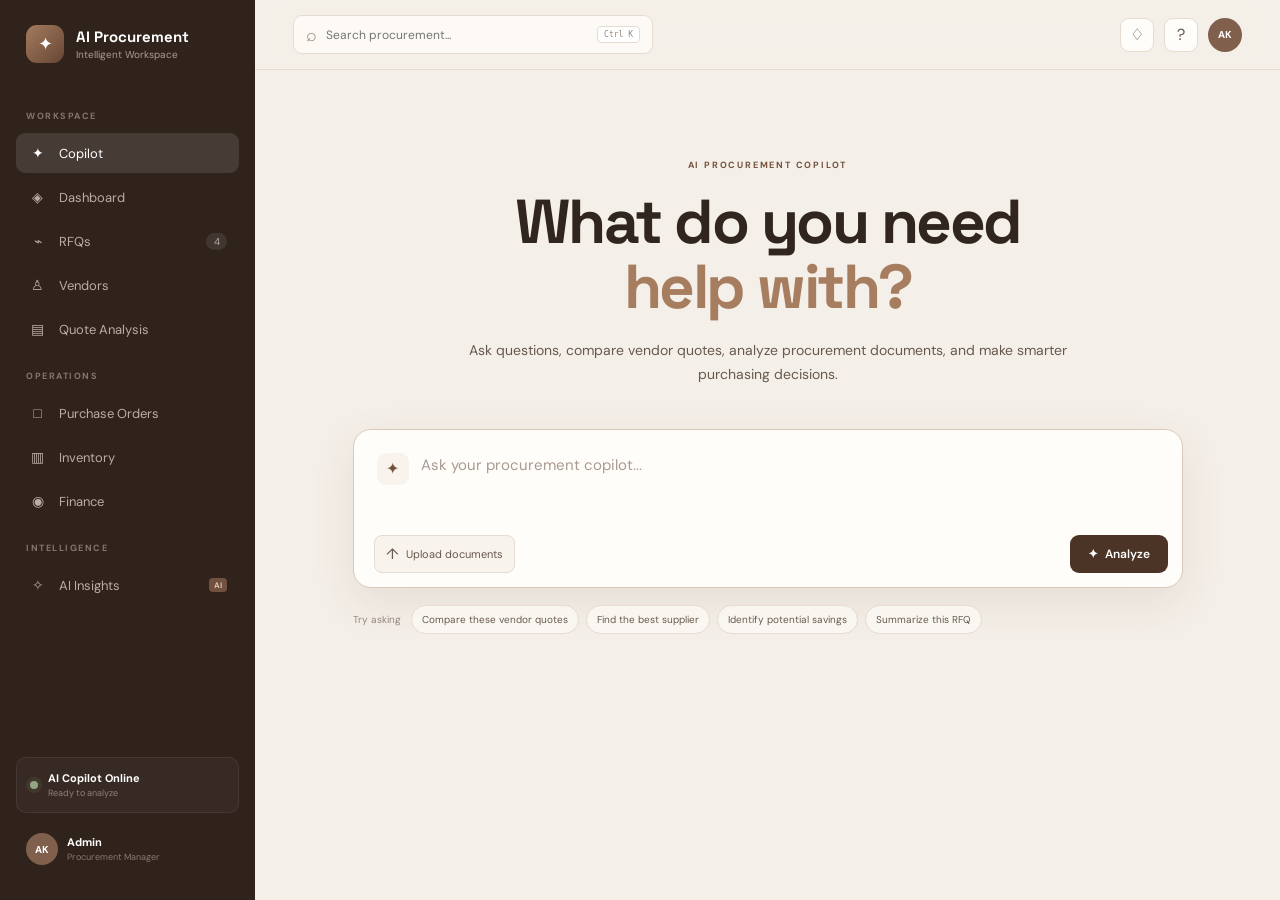
==== index.html @ 5395d1cc "Add frontend" ====
<!DOCTYPE html>
<html lang="en">

<head>

    <meta charset="UTF-8">

    <meta
        name="viewport"
        content="width=device-width, initial-scale=1.0"
    >

    <title>AI Procurement Copilot</title>

    <!-- Google Fonts -->
    <link
        rel="preconnect"
        href="https://fonts.googleapis.com"
    >

    <link
        rel="preconnect"
        href="https://fonts.gstatic.com"
        crossorigin
    >

    <link
        href="https://fonts.googleapis.com/css2?family=DM+Sans:wght@400;500;600;700&family=Space+Grotesk:wght@500;600;700&display=swap"
        rel="stylesheet"
    >

    <!-- Main stylesheet -->
    <link
        rel="stylesheet"
        href="style.css"
    >

</head>


<body>


<!-- =====================================================
     APP
===================================================== -->

<div class="app">


    <!-- =================================================
         SIDEBAR
    ================================================== -->

    <aside
        class="sidebar"
        id="sidebar"
    >


        <!-- BRAND -->

        <div class="brand">

            <div class="brand-mark">
                ✦
            </div>

            <div class="brand-text">

                <strong>
                    AI Procurement
                </strong>

                <span>
                    Intelligent Workspace
                </span>

            </div>

        </div>



        <!-- NAVIGATION -->

        <nav class="sidebar-nav">


            <span class="nav-label">
                WORKSPACE
            </span>


            <!-- COPILOT -->

            <a
                href="index.html"
                class="nav-item active"
            >

                <span class="nav-icon">
                    ✦
                </span>

                <span>
                    Copilot
                </span>

            </a>



            <!-- DASHBOARD -->

            <a
                href="dashboard.html"
                class="nav-item"
            >

                <span class="nav-icon">
                    ◈
                </span>

                <span>
                    Dashboard
                </span>

            </a>



            <!-- RFQ -->

            <a
                href="rfq.html"
                class="nav-item"
            >

                <span class="nav-icon">
                    ⌁
                </span>

                <span>
                    RFQs
                </span>

                <span class="nav-count">
                    4
                </span>

            </a>



            <!-- VENDORS -->

            <a
                href="vendors.html"
                class="nav-item"
            >

                <span class="nav-icon">
                    ♙
                </span>

                <span>
                    Vendors
                </span>

            </a>



            <!-- QUOTE ANALYSIS -->

            <a
                href="quotes.html"
                class="nav-item"
            >

                <span class="nav-icon">
                    ▤
                </span>

                <span>
                    Quote Analysis
                </span>

            </a>



            <!-- OPERATIONS -->

            <span class="nav-label operations-label">
                OPERATIONS
            </span>



            <!-- PURCHASE ORDERS -->

            <a
                href="purchase.html"
                class="nav-item"
            >

                <span class="nav-icon">
                    □
                </span>

                <span>
                    Purchase Orders
                </span>

            </a>



            <!-- INVENTORY -->

            <a
                href="inventory.html"
                class="nav-item"
            >

                <span class="nav-icon">
                    ▥
                </span>

                <span>
                    Inventory
                </span>

            </a>



            <!-- FINANCE -->

            <a
                href="finance.html"
                class="nav-item"
            >

                <span class="nav-icon">
                    ◉
                </span>

                <span>
                    Finance
                </span>

            </a>



            <!-- INTELLIGENCE -->

            <span class="nav-label operations-label">
                INTELLIGENCE
            </span>



            <!-- AI INSIGHTS -->

            <a
                href="insights.html"
                class="nav-item"
            >

                <span class="nav-icon">
                    ✧
                </span>

                <span>
                    AI Insights
                </span>

                <span class="ai-mini">
                    AI
                </span>

            </a>


        </nav>



        <!-- =================================================
             SIDEBAR BOTTOM
        ================================================== -->

        <div class="sidebar-bottom">


            <!-- AI STATUS -->

            <div class="ai-status">

                <div class="status-dot"></div>

                <div>

                    <strong>
                        AI Copilot Online
                    </strong>

                    <span>
                        Ready to analyze
                    </span>

                </div>

            </div>



            <!-- USER -->

            <div class="user-card">

                <div class="avatar">
                    AK
                </div>

                <div>

                    <strong>
                        Admin
                    </strong>

                    <span>
                        Procurement Manager
                    </span>

                </div>

            </div>


        </div>


    </aside>



    <!-- =================================================
         MAIN CONTENT
    ================================================== -->

    <main class="main">


        <!-- =================================================
             TOPBAR
        ================================================== -->

        <header class="topbar">


            <!-- MOBILE MENU -->

            <button
                class="mobile-menu"
                id="mobileMenu"
                type="button"
                aria-label="Open navigation"
            >
                ☰
            </button>



            <!-- GLOBAL SEARCH -->

            <div class="global-search">

                <span>
                    ⌕
                </span>

                <input
                    id="globalSearch"
                    type="text"
                    placeholder="Search procurement..."
                    autocomplete="off"
                >

                <kbd>
                    Ctrl K
                </kbd>

            </div>



            <!-- TOPBAR ACTIONS -->

            <div class="topbar-right">


                <button
                    class="top-icon"
                    type="button"
                    aria-label="Notifications"
                >
                    ♢
                </button>


                <button
                    class="top-icon"
                    type="button"
                    aria-label="Help"
                >
                    ?
                </button>


                <div class="top-avatar">
                    AK
                </div>


            </div>


        </header>



        <!-- =================================================
             COPILOT PAGE
        ================================================== -->

        <section
            class="page active"
            id="copilot"
        >


            <div class="copilot-page">


                <!-- =================================================
                     HEADING
                ================================================== -->

                <div class="copilot-heading">


                    <span class="eyebrow">
                        AI PROCUREMENT COPILOT
                    </span>


                    <h1>

                        What do you need
                        <br>

                        <em>
                            help with?
                        </em>

                    </h1>


                    <p>

                        Ask questions, compare vendor quotes,
                        analyze procurement documents, and make
                        smarter purchasing decisions.

                    </p>


                </div>



                <!-- =================================================
                     COPILOT SEARCH BOX
                ================================================== -->

                <div class="copilot-box">


                    <!-- INPUT -->

                    <div class="copilot-box-top">


                        <div class="copilot-symbol">
                            ✦
                        </div>


                        <textarea
                            id="copilotInput"
                            placeholder="Ask your procurement copilot..."
                            rows="2"
                            aria-label="Ask your procurement copilot"
                        ></textarea>


                    </div>



                    <!-- ACTIONS -->

                    <div class="copilot-box-bottom">


                        <div class="copilot-tools">


                            <!-- UPLOAD -->

                            <button
                                type="button"
                                id="uploadTrigger"
                                class="upload-trigger"
                            >

                                <span>
                                    ↑
                                </span>

                                Upload documents

                            </button>


                            <span
                                class="file-count"
                                id="fileCountDisplay"
                            ></span>


                        </div>



                        <!-- ANALYZE -->

                        <button
                            type="button"
                            id="analyzeButton"
                            class="analyze-button"
                        >

                            <span>
                                ✦
                            </span>

                            Analyze

                        </button>


                    </div>


                </div>



                <!-- =================================================
                     PROMPT SUGGESTIONS
                ================================================== -->

                <div class="prompt-section">


                    <span>
                        Try asking
                    </span>


                    <div class="prompt-chips">


                        <button
                            class="prompt-chip"
                            type="button"
                            data-prompt="Compare these vendor quotes"
                        >
                            Compare these vendor quotes
                        </button>


                        <button
                            class="prompt-chip"
                            type="button"
                            data-prompt="Find the best supplier"
                        >
                            Find the best supplier
                        </button>


                        <button
                            class="prompt-chip"
                            type="button"
                            data-prompt="Identify potential savings"
                        >
                            Identify potential savings
                        </button>


                        <button
                            class="prompt-chip"
                            type="button"
                            data-prompt="Summarize this RFQ"
                        >
                            Summarize this RFQ
                        </button>


                    </div>


                </div>



                <!-- =================================================
                     AI RESPONSE
                ================================================== -->

                <div
                    class="copilot-response hidden"
                    id="copilotResponse"
                >

                    <!-- JavaScript will populate this -->


                </div>


            </div>


        </section>


    </main>


</div>



<!-- =====================================================
     UPLOAD MODAL
===================================================== -->

<div
    class="modal-overlay"
    id="uploadModal"
>


    <div
        class="upload-modal"
        role="dialog"
        aria-modal="true"
        aria-labelledby="uploadTitle"
    >


        <!-- CLOSE -->

        <button
            type="button"
            class="modal-close"
            id="closeModal"
            aria-label="Close upload dialog"
        >
            ×
        </button>



        <!-- =================================================
             MODAL HEADING
        ================================================== -->

        <div class="upload-heading">


            <div class="modal-icon">
                ↑
            </div>


            <div>


                <span class="eyebrow">
                    DOCUMENT UPLOAD
                </span>


                <h2 id="uploadTitle">
                    Add procurement documents
                </h2>


                <p>

                    Upload quotations, RFQs, invoices,
                    specifications, or supplier documents.

                </p>


            </div>


        </div>



        <!-- =================================================
             DROP ZONE
        ================================================== -->

        <div
            class="drop-zone"
            id="dropZone"
        >


            <div class="drop-icon">
                ↑
            </div>


            <h3>
                Drag & drop your files here
            </h3>


            <p>
                or
            </p>



            <!-- BROWSE BUTTON -->

            <button
                type="button"
                class="browse-button"
                id="browseButton"
            >
                Browse files
            </button>


            <small>

                PDF, DOCX, XLSX, CSV, PPTX or TXT
                · Max 25 MB each

            </small>


        </div>



        <!-- =================================================
             HIDDEN FILE INPUT
        ================================================== -->

        <input
            type="file"
            id="fileInput"
            multiple
            hidden
            accept=".pdf,.doc,.docx,.xls,.xlsx,.csv,.ppt,.pptx,.txt"
        >



        <!-- =================================================
             SELECTED FILES
        ================================================== -->

        <div
            class="selected-files hidden"
            id="selectedFiles"
        >


            <div class="selected-files-header">


                <strong>
                    Selected documents
                </strong>


                <span id="fileCount">
                    No files selected
                </span>


            </div>



            <div
                class="file-list"
                id="fileList"
            ></div>


        </div>



        <!-- =================================================
             MODAL ACTIONS
        ================================================== -->

        <div class="modal-actions">


            <button
                type="button"
                class="secondary-button"
                id="cancelUpload"
            >
                Cancel
            </button>



            <button
                type="button"
                class="primary-button"
                id="uploadButton"
                disabled
            >
                Attach documents
            </button>


        </div>


    </div>


</div>



<!-- =====================================================
     JAVASCRIPT
===================================================== -->

<script src="script.js"></script>


</body>

</html>
---- style.css ----
/* =========================================================
   RESET
========================================================= */

* {
    margin: 0;
    padding: 0;
    box-sizing: border-box;
}

:root {
    --bg: #f4efe8;
    --surface: #fffdf9;
    --surface-soft: #f8f3ec;
    --surface-dark: #2d211b;

    --text: #30251f;
    --text-soft: #68594f;
    --muted: #95877d;

    --border: #e5dbd1;
    --border-dark: #d5c7ba;

    --brown: #74513d;
    --brown-dark: #4b3326;
    --brown-light: #a77d60;

    --cream: #eee2d4;

    --green: #63775b;
    --green-bg: #e8eee5;

    --amber: #a47b3f;
    --amber-bg: #f4ead8;

    --purple: #776481;
    --purple-bg: #eee8f0;

    --blue: #637789;
    --blue-bg: #e8eef2;

    --shadow: 0 12px 35px rgba(72, 51, 38, 0.07);
    --shadow-heavy: 0 25px 70px rgba(53, 37, 27, 0.18);
}


/* =========================================================
   BASE
========================================================= */

html {
    scroll-behavior: smooth;
}

body {
    min-height: 100vh;
    font-family: "DM Sans", sans-serif;
    color: var(--text);
    background: var(--bg);
}

button,
input,
textarea {
    font: inherit;
}

button {
    border: none;
    cursor: pointer;
}

button:disabled {
    cursor: not-allowed;
}


/* =========================================================
   APP
========================================================= */

.app {
    display: flex;
    min-height: 100vh;
}


/* =========================================================
   SIDEBAR
========================================================= */

.sidebar {
    position: fixed;
    left: 0;
    top: 0;
    bottom: 0;

    width: 255px;

    display: flex;
    flex-direction: column;

    padding: 25px 16px;

    background: #30231c;
    color: #fff;

    z-index: 100;
}


/* =========================================================
   BRAND
========================================================= */

.brand {
    display: flex;
    align-items: center;
    gap: 12px;

    padding: 0 10px 30px;
}

.brand-mark {
    width: 38px;
    height: 38px;

    display: grid;
    place-items: center;

    border-radius: 11px;

    background: linear-gradient(
        135deg,
        #a47c5e,
        #674634
    );

    color: #fff;
    font-size: 18px;
}

.brand-text {
    display: flex;
    flex-direction: column;
}

.brand-text strong {
    font-family: "Space Grotesk", sans-serif;
    font-size: 15px;
}

.brand-text span {
    margin-top: 2px;
    color: #ad9e93;
    font-size: 10px;
}


/* =========================================================
   NAVIGATION
========================================================= */

.sidebar-nav {
    display: flex;
    flex-direction: column;
    gap: 4px;
}

.nav-label {
    margin: 17px 10px 7px;

    color: #86766c;

    font-size: 9px;
    font-weight: 700;
    letter-spacing: 1.5px;
}


/*
   IMPORTANT:
   These styles work for BOTH:
   <button class="nav-item">
   and
   <a class="nav-item">
*/

.nav-item {
    position: relative;

    display: flex;
    align-items: center;
    gap: 12px;

    width: 100%;

    padding: 11px 12px;

    border-radius: 9px;

    background: transparent;
    color: #b9ada5;

    text-align: left;
    text-decoration: none;

    font-size: 13px;

    transition:
        background 0.2s ease,
        color 0.2s ease;
}

.nav-item:hover {
    background: rgba(255, 255, 255, 0.06);
    color: #fff;
}

.nav-item.active {
    background: rgba(255, 255, 255, 0.11);
    color: #fff;
}

.nav-icon {
    width: 19px;
    flex-shrink: 0;

    text-align: center;
    font-size: 14px;
}

.nav-count {
    margin-left: auto;

    min-width: 21px;

    padding: 2px 6px;

    border-radius: 20px;

    background: rgba(255, 255, 255, 0.09);

    font-size: 10px;
    text-align: center;
}

.ai-mini {
    margin-left: auto;

    padding: 2px 5px;

    border-radius: 4px;

    background: #72513f;
    color: #dbc4b3;

    font-size: 8px;
    font-weight: 700;
}


/* =========================================================
   SIDEBAR BOTTOM
========================================================= */

.sidebar-bottom {
    margin-top: auto;
}

.ai-status {
    display: flex;
    align-items: center;
    gap: 10px;

    padding: 13px;
    margin-bottom: 10px;

    border: 1px solid rgba(255, 255, 255, 0.07);
    border-radius: 10px;

    background: rgba(255, 255, 255, 0.035);
}

.status-dot {
    width: 8px;
    height: 8px;

    border-radius: 50%;

    background: #91a681;

    box-shadow:
        0 0 0 4px rgba(145, 166, 129, 0.1);
}

.ai-status div:last-child {
    display: flex;
    flex-direction: column;
}

.ai-status strong {
    font-size: 11px;
}

.ai-status span {
    margin-top: 2px;

    color: #8f8178;
    font-size: 9px;
}

.user-card {
    display: flex;
    align-items: center;
    gap: 9px;

    padding: 10px;
}

.avatar,
.top-avatar {
    display: grid;
    place-items: center;

    border-radius: 50%;

    background: #80604c;
    color: white;

    font-weight: 700;
}

.avatar {
    width: 32px;
    height: 32px;

    font-size: 10px;
}

.user-card div:nth-child(2) {
    display: flex;
    flex-direction: column;
}

.user-card strong {
    font-size: 11px;
}

.user-card span {
    margin-top: 2px;

    color: #887a71;
    font-size: 9px;
}


/* =========================================================
   MAIN
========================================================= */

.main {
    width: calc(100% - 255px);

    margin-left: 255px;

    min-height: 100vh;
}


/* =========================================================
   TOPBAR
========================================================= */

.topbar {
    position: sticky;
    top: 0;

    z-index: 50;

    height: 70px;

    display: flex;
    align-items: center;
    justify-content: space-between;

    padding: 0 38px;

    border-bottom: 1px solid var(--border);

    background: rgba(244, 239, 232, 0.88);

    backdrop-filter: blur(14px);
}

.global-search {
    width: 360px;
    height: 39px;

    display: flex;
    align-items: center;
    gap: 9px;

    padding: 0 12px;

    border: 1px solid var(--border);
    border-radius: 9px;

    background: rgba(255, 253, 249, 0.75);
}

.global-search span {
    color: var(--muted);
    font-size: 18px;
}

.global-search input {
    flex: 1;
    min-width: 0;

    border: none;
    outline: none;

    background: transparent;
    color: var(--text);

    font-size: 12px;
}

.global-search kbd {
    padding: 3px 6px;

    border: 1px solid var(--border);
    border-radius: 4px;

    color: var(--muted);
    background: #fff;

    font-size: 8px;
}

.topbar-right {
    display: flex;
    align-items: center;
    gap: 10px;
}

.top-icon {
    width: 34px;
    height: 34px;

    border: 1px solid var(--border);
    border-radius: 9px;

    background: var(--surface);
    color: var(--text-soft);
}

.top-avatar {
    width: 34px;
    height: 34px;

    font-size: 10px;
}

.mobile-menu {
    display: none;
}


/* =========================================================
   PAGE
========================================================= */

.page {
    display: none;
}

.page.active {
    display: block;
}

.page-container {
    max-width: 1250px;

    margin: auto;

    padding: 48px 42px;
}


/* =========================================================
   COPILOT
========================================================= */

.copilot-page {
    max-width: 900px;

    margin: auto;

    padding: 82px 35px 80px;
}

.copilot-heading {
    text-align: center;
}

.eyebrow {
    display: inline-block;

    color: var(--brown);

    font-size: 9px;
    font-weight: 700;

    letter-spacing: 1.8px;
}

.copilot-heading h1 {
    margin-top: 16px;

    font-family: "Space Grotesk", sans-serif;

    font-size: clamp(38px, 5vw, 62px);

    line-height: 1.05;

    letter-spacing: -2.5px;
}

.copilot-heading h1 em {
    color: var(--brown-light);
    font-style: normal;
}

.copilot-heading p {
    max-width: 620px;

    margin: 20px auto 0;

    color: var(--text-soft);

    font-size: 14px;
    line-height: 1.7;
}


/* =========================================================
   COPILOT SEARCH BOX
========================================================= */

.copilot-box {
    margin-top: 42px;

    padding: 5px;

    border: 1px solid #d8c9bb;
    border-radius: 18px;

    background: #fffdf9;

    box-shadow:
        0 15px 45px rgba(77, 55, 41, 0.09);

    transition:
        border 0.2s ease,
        box-shadow 0.2s ease;
}

.copilot-box:focus-within {
    border-color: #a9866c;

    box-shadow:
        0 18px 50px rgba(77, 55, 41, 0.13),
        0 0 0 4px rgba(117, 81, 61, 0.05);
}

.copilot-box-top {
    display: flex;
    gap: 12px;

    padding: 18px 18px 8px;
}

.copilot-symbol {
    width: 32px;
    height: 32px;

    flex-shrink: 0;

    display: grid;
    place-items: center;

    border-radius: 9px;

    background: var(--surface-soft);
    color: var(--brown);
}

.copilot-box textarea {
    width: 100%;
    min-height: 65px;

    resize: none;

    border: none;
    outline: none;

    background: transparent;
    color: var(--text);

    font-size: 15px;
    line-height: 1.6;
}

.copilot-box textarea::placeholder {
    color: #a99a90;
}


/* =========================================================
   COPILOT BOX BOTTOM
========================================================= */

.copilot-box-bottom {
    display: flex;
    align-items: center;
    justify-content: space-between;

    gap: 15px;

    padding: 9px 9px 9px 15px;
}

.copilot-tools {
    display: flex;
    align-items: center;
    gap: 10px;
}

.upload-trigger {
    display: flex;
    align-items: center;
    gap: 7px;

    padding: 8px 11px;

    border: 1px solid var(--border);
    border-radius: 8px;

    background: var(--surface-soft);
    color: var(--text-soft);

    font-size: 11px;

    transition: 0.2s ease;
}

.upload-trigger:hover {
    border-color: var(--brown-light);

    background: #f1e7dc;

    color: var(--brown-dark);
}

.upload-trigger span {
    font-size: 15px;
}

.file-count {
    color: var(--green);
    font-size: 10px;
}

.analyze-button {
    display: flex;
    align-items: center;
    gap: 7px;

    padding: 11px 18px;

    border-radius: 9px;

    background: var(--brown-dark);
    color: #fff;

    font-weight: 600;
    font-size: 12px;

    transition:
        transform 0.2s ease,
        background 0.2s ease;
}

.analyze-button:hover {
    background: #39261c;
    transform: translateY(-1px);
}

.analyze-button:disabled {
    opacity: 0.6;
    transform: none;
}


/* =========================================================
   PROMPTS
========================================================= */

.prompt-section {
    display: flex;
    align-items: center;
    flex-wrap: wrap;

    gap: 10px;

    margin-top: 17px;
}

.prompt-section > span {
    color: var(--muted);
    font-size: 10px;
}

.prompt-chips {
    display: flex;
    flex-wrap: wrap;
    gap: 7px;
}

.prompt-chip {
    padding: 7px 10px;

    border: 1px solid var(--border);
    border-radius: 20px;

    background: rgba(255, 253, 249, 0.65);

    color: var(--text-soft);

    font-size: 10px;

    transition: 0.2s ease;
}

.prompt-chip:hover {
    border-color: var(--brown-light);

    background: #fff;

    color: var(--brown-dark);
}


/* =========================================================
   COPILOT RESPONSE
========================================================= */

.copilot-response {
    margin-top: 35px;

    padding: 24px;

    border: 1px solid var(--border);
    border-radius: 16px;

    background: var(--surface);

    box-shadow: var(--shadow);
}

.hidden {
    display: none !important;
}

.response-header {
    display: flex;
    align-items: center;
    justify-content: space-between;

    gap: 20px;
}

.response-title {
    display: flex;
    align-items: center;
    gap: 12px;
}

.response-icon {
    width: 40px;
    height: 40px;

    display: grid;
    place-items: center;

    border-radius: 10px;

    background: var(--cream);
    color: var(--brown);
}

.response-title span,
.section-heading span {
    color: var(--brown);

    font-size: 8px;
    font-weight: 700;

    letter-spacing: 1.5px;
}

.response-title h2 {
    margin-top: 3px;

    font-family: "Space Grotesk", sans-serif;
    font-size: 19px;
}

.response-action {
    padding: 8px 11px;

    border: 1px solid var(--border);
    border-radius: 7px;

    background: transparent;
    color: var(--text-soft);

    font-size: 10px;
}

.ai-summary {
    display: flex;
    align-items: center;
    gap: 12px;

    margin-top: 23px;

    padding: 15px;

    border-radius: 10px;

    background: var(--green-bg);
}

.summary-icon {
    width: 30px;
    height: 30px;

    display: grid;
    place-items: center;

    border-radius: 50%;

    background: #d6e2d1;
    color: var(--green);
}

.ai-summary div:nth-child(2) {
    flex: 1;
}

.ai-summary strong {
    font-size: 12px;
}

.ai-summary p {
    margin-top: 3px;

    color: var(--text-soft);
    font-size: 10px;
}

.recommendation-score {
    text-align: right;
}

.recommendation-score strong {
    font-family: "Space Grotesk", sans-serif;

    font-size: 25px;

    color: var(--green);
}

.recommendation-score span {
    color: var(--muted);
    font-size: 10px;
}


/* =========================================================
   ANALYSIS CARDS
========================================================= */

.analysis-grid {
    display: grid;

    grid-template-columns: repeat(4, 1fr);

    gap: 10px;

    margin-top: 15px;
}

.analysis-card {
    display: flex;
    gap: 10px;

    padding: 14px;

    border: 1px solid var(--border);
    border-radius: 10px;

    background: #fff;
}

.analysis-card-icon {
    width: 28px;
    height: 28px;

    display: grid;
    place-items: center;

    flex-shrink: 0;

    border-radius: 7px;

    background: var(--surface-soft);
    color: var(--brown);

    font-size: 11px;
}

.analysis-card small {
    display: block;

    color: var(--muted);

    font-size: 7px;
    font-weight: 700;

    letter-spacing: 0.8px;
}

.analysis-card strong {
    display: block;

    margin-top: 4px;

    font-family: "Space Grotesk", sans-serif;

    font-size: 15px;
}

.analysis-card p {
    margin-top: 2px;

    color: var(--muted);

    font-size: 8px;
}


/* =========================================================
   RECOMMENDATION
========================================================= */

.recommendation-section {
    margin-top: 20px;

    padding-top: 20px;

    border-top: 1px solid var(--border);
}

.section-heading h3 {
    margin-top: 5px;

    font-family: "Space Grotesk", sans-serif;

    font-size: 17px;
}

.reason-list {
    display: grid;

    grid-template-columns: repeat(3, 1fr);

    gap: 10px;

    margin-top: 14px;
}

.reason-item {
    display: flex;
    gap: 8px;

    padding: 11px;

    border-radius: 9px;

    background: var(--surface-soft);
}

.reason-check {
    color: var(--green);
    font-weight: 700;
}

.reason-item strong {
    font-size: 10px;
}

.reason-item p {
    margin-top: 3px;

    color: var(--text-soft);

    font-size: 9px;
    line-height: 1.5;
}

.response-actions {
    display: flex;
    justify-content: flex-end;

    gap: 8px;

    margin-top: 20px;
}


/* =========================================================
   BUTTONS
========================================================= */

.primary-button {
    padding: 10px 15px;

    border-radius: 8px;

    background: var(--brown-dark);
    color: #fff;

    font-size: 11px;
    font-weight: 600;

    transition: 0.2s ease;
}

.primary-button:hover {
    background: #39261c;
    transform: translateY(-1px);
}

.secondary-button {
    padding: 10px 15px;

    border: 1px solid var(--border-dark);
    border-radius: 8px;

    background: #fff;
    color: var(--text);

    font-size: 11px;
    font-weight: 600;
}

.text-button {
    background: transparent;

    color: var(--brown);

    font-size: 10px;
}


/* =========================================================
   PAGE HEADER
========================================================= */

.page-header {
    display: flex;
    align-items: flex-end;
    justify-content: space-between;

    gap: 20px;

    margin-bottom: 30px;
}

.page-header h1 {
    margin-top: 7px;

    font-family: "Space Grotesk", sans-serif;

    font-size: 34px;

    letter-spacing: -1px;
}

.page-header p {
    margin-top: 6px;

    color: var(--text-soft);

    font-size: 12px;
}


/* =========================================================
   DASHBOARD
========================================================= */

.stats-grid {
    display: grid;

    grid-template-columns: repeat(4, 1fr);

    gap: 14px;
}

.stat-card {
    padding: 20px;

    border: 1px solid var(--border);
    border-radius: 12px;

    background: var(--surface);

    box-shadow: var(--shadow);
}

.stat-card span {
    color: var(--muted);
    font-size: 10px;
}

.stat-card strong {
    display: block;

    margin-top: 12px;

    font-family: "Space Grotesk", sans-serif;

    font-size: 26px;
}

.stat-card small {
    display: block;

    margin-top: 7px;

    color: var(--muted);

    font-size: 9px;
}

.positive {
    color: var(--green) !important;
}

.warning {
    color: var(--amber) !important;
}

.dashboard-grid {
    display: grid;

    grid-template-columns: 1.7fr 1fr;

    gap: 15px;

    margin-top: 15px;
}

.panel {
    padding: 22px;

    border: 1px solid var(--border);
    border-radius: 12px;

    background: var(--surface);

    box-shadow: var(--shadow);
}

.panel-heading {
    display: flex;
    justify-content: space-between;
    align-items: center;

    margin-bottom: 15px;
}

.panel h3 {
    font-family: "Space Grotesk", sans-serif;

    font-size: 15px;
}

.panel-heading p {
    margin-top: 4px;

    color: var(--muted);

    font-size: 9px;
}

.rfq-list {
    display: flex;
    flex-direction: column;
}

.rfq-row {
    display: grid;

    grid-template-columns: 1.7fr 1fr 0.5fr;

    align-items: center;

    gap: 12px;

    padding: 14px 0;

    border-top: 1px solid var(--border);
}

.rfq-row div {
    display: flex;
    flex-direction: column;
}

.rfq-row strong {
    font-size: 10px;
}

.rfq-row div span {
    margin-top: 3px;

    color: var(--muted);

    font-size: 9px;
}

.status {
    display: inline-flex;

    width: max-content;

    padding: 5px 8px;

    border-radius: 20px;

    font-size: 8px;
    font-weight: 600;
}

.status.amber {
    background: var(--amber-bg);
    color: var(--amber);
}

.status.purple {
    background: var(--purple-bg);
    color: var(--purple);
}

.status.green {
    background: var(--green-bg);
    color: var(--green);
}

.status.blue {
    background: var(--blue-bg);
    color: var(--blue);
}

.recommendation-panel {
    display: flex;
    flex-direction: column;
    align-items: flex-start;
}

.recommendation-panel h3 {
    margin-top: 12px;
}

.recommendation-panel p {
    margin: 7px 0 20px;

    color: var(--text-soft);

    font-size: 10px;
    line-height: 1.6;
}

.score-big {
    margin-top: 16px;

    font-family: "Space Grotesk", sans-serif;

    font-size: 40px;

    color: var(--green);
}

.score-big span {
    color: var(--muted);
    font-size: 11px;
}


/* =========================================================
   TABLE
========================================================= */

.table-panel {
    overflow-x: auto;
}

table {
    width: 100%;
    border-collapse: collapse;
}

th {
    padding: 12px;

    color: var(--muted);

    border-bottom: 1px solid var(--border);

    text-align: left;

    font-size: 8px;

    letter-spacing: 1px;
}

td {
    padding: 16px 12px;

    border-bottom: 1px solid var(--border);

    color: var(--text-soft);

    font-size: 10px;
}

td strong {
    color: var(--text);
}


/* =========================================================
   VENDORS
========================================================= */

.vendor-grid {
    display: grid;

    grid-template-columns: repeat(3, 1fr);

    gap: 15px;
}

.vendor-card {
    padding: 22px;

    border: 1px solid var(--border);
    border-radius: 12px;

    background: var(--surface);

    box-shadow: var(--shadow);
}

.vendor-avatar {
    width: 42px;
    height: 42px;

    display: grid;
    place-items: center;

    border-radius: 11px;

    background: var(--cream);
    color: var(--brown);

    font-family: "Space Grotesk", sans-serif;
    font-weight: 700;
}

.vendor-card h3 {
    margin-top: 15px;

    font-family: "Space Grotesk", sans-serif;

    font-size: 14px;
}

.vendor-card > span {
    display: block;

    margin-top: 4px;

    color: var(--muted);

    font-size: 9px;
}

.vendor-score {
    margin-top: 20px;

    color: var(--green);

    font-family: "Space Grotesk", sans-serif;

    font-size: 25px;
}

.vendor-score small {
    color: var(--muted);

    font-family: "DM Sans", sans-serif;

    font-size: 8px;
}


/* =========================================================
   EMPTY PANELS
========================================================= */

.empty-panel {
    padding: 70px 30px;

    border: 1px solid var(--border);
    border-radius: 14px;

    background: var(--surface);

    text-align: center;
}

.empty-panel > div {
    font-size: 35px;
    color: var(--brown);
}

.empty-panel h2 {
    margin-top: 15px;

    font-family: "Space Grotesk", sans-serif;
}

.empty-panel p {
    max-width: 420px;

    margin: 8px auto 20px;

    color: var(--text-soft);

    font-size: 11px;
}


/* =========================================================
   INSIGHTS
========================================================= */

.insight-grid {
    display: grid;

    grid-template-columns: repeat(3, 1fr);

    gap: 15px;
}

.insight-card {
    padding: 22px;

    border: 1px solid var(--border);
    border-radius: 12px;

    background: var(--surface);

    box-shadow: var(--shadow);
}

.insight-card > span {
    color: var(--brown);

    font-size: 22px;
}

.insight-card h3 {
    margin-top: 16px;

    font-family: "Space Grotesk", sans-serif;

    font-size: 14px;
}

.insight-card p {
    margin-top: 8px;

    color: var(--text-soft);

    font-size: 10px;
    line-height: 1.6;
}


/* =========================================================
   UPLOAD MODAL
========================================================= */

.modal-overlay {
    position: fixed;
    inset: 0;

    z-index: 500;

    display: flex;
    align-items: center;
    justify-content: center;

    padding: 20px;

    background: rgba(43, 32, 25, 0.58);

    backdrop-filter: blur(7px);

    opacity: 0;
    visibility: hidden;

    transition:
        opacity 0.2s ease,
        visibility 0.2s ease;
}

.modal-overlay.active {
    opacity: 1;
    visibility: visible;
}

.upload-modal {
    position: relative;

    width: min(600px, 100%);

    max-height: 90vh;

    overflow-y: auto;

    padding: 28px;

    border: 1px solid var(--border);
    border-radius: 17px;

    background: var(--surface);

    box-shadow: var(--shadow-heavy);

    transform: translateY(15px) scale(0.98);

    transition: transform 0.2s ease;
}

.modal-overlay.active .upload-modal {
    transform: translateY(0) scale(1);
}

.modal-close {
    position: absolute;

    top: 17px;
    right: 17px;

    width: 30px;
    height: 30px;

    border-radius: 8px;

    background: var(--surface-soft);
    color: var(--text-soft);

    font-size: 18px;
}

.upload-heading {
    display: flex;
    gap: 13px;

    padding-right: 35px;
}

.modal-icon {
    width: 40px;
    height: 40px;

    flex-shrink: 0;

    display: grid;
    place-items: center;

    border-radius: 10px;

    background: var(--cream);
    color: var(--brown);

    font-size: 20px;
}

.upload-heading h2 {
    margin-top: 5px;

    font-family: "Space Grotesk", sans-serif;

    font-size: 20px;
}

.upload-heading p {
    margin-top: 6px;

    color: var(--text-soft);

    font-size: 10px;
    line-height: 1.5;
}


/* =========================================================
   DROP ZONE
========================================================= */

.drop-zone {
    margin-top: 24px;

    padding: 40px 25px;

    border: 1.5px dashed #cdbcae;

    border-radius: 13px;

    background: #faf6f0;

    text-align: center;

    transition: 0.2s ease;
}

.drop-zone.dragover {
    border-color: var(--brown);

    background: #f1e5d9;

    transform: scale(1.01);
}

.drop-icon {
    width: 48px;
    height: 48px;

    display: grid;
    place-items: center;

    margin: auto;

    border-radius: 50%;

    background: var(--cream);
    color: var(--brown);

    font-size: 22px;
}

.drop-zone h3 {
    margin-top: 15px;

    font-family: "Space Grotesk", sans-serif;

    font-size: 14px;
}

.drop-zone p {
    margin: 5px 0;

    color: var(--muted);

    font-size: 10px;
}

.browse-button {
    padding: 8px 13px;

    border: 1px solid var(--border-dark);
    border-radius: 7px;

    background: white;
    color: var(--brown-dark);

    font-size: 10px;
    font-weight: 600;
}

.drop-zone small {
    display: block;

    margin-top: 12px;

    color: var(--muted);

    font-size: 8px;
}


/* =========================================================
   FILE LIST
========================================================= */

.selected-files {
    margin-top: 18px;
}

.selected-files-header {
    display: flex;
    justify-content: space-between;
    align-items: center;

    margin-bottom: 9px;
}

.selected-files-header strong {
    font-size: 11px;
}

.selected-files-header span {
    color: var(--muted);
    font-size: 9px;
}

.file-list {
    display: flex;
    flex-direction: column;
    gap: 6px;
}

.file-item {
    display: flex;
    align-items: center;
    gap: 10px;

    padding: 9px;

    border: 1px solid var(--border);
    border-radius: 8px;

    background: #fff;
}

.file-icon {
    width: 34px;
    height: 34px;

    display: grid;
    place-items: center;

    flex-shrink: 0;

    border-radius: 7px;

    background: var(--cream);
    color: var(--brown);

    font-size: 7px;
    font-weight: 700;
}

.file-info {
    min-width: 0;
    flex: 1;
}

.file-info strong {
    display: block;

    overflow: hidden;

    color: var(--text);

    font-size: 10px;

    text-overflow: ellipsis;
    white-space: nowrap;
}

.file-info small {
    display: block;

    margin-top: 3px;

    color: var(--muted);

    font-size: 8px;
}

.remove-file {
    width: 25px;
    height: 25px;

    border-radius: 6px;

    background: transparent;
    color: var(--muted);

    font-size: 17px;
}

.remove-file:hover {
    background: #f2e9e2;
    color: var(--brown-dark);
}


/* =========================================================
   MODAL ACTIONS
========================================================= */

.modal-actions {
    display: flex;
    justify-content: flex-end;

    gap: 8px;

    margin-top: 22px;
    padding-top: 17px;

    border-top: 1px solid var(--border);
}

.modal-actions .primary-button:disabled {
    opacity: 0.45;
}


/* =========================================================
   MOBILE SIDEBAR OVERLAY
========================================================= */

.sidebar-overlay {
    display: none;
}


/* =========================================================
   MOBILE
========================================================= */

@media (max-width: 1000px) {

    .sidebar {
        transform: translateX(-100%);

        transition: transform 0.25s ease;
    }

    .sidebar.mobile-open {
        transform: translateX(0);
    }

    .main {
        width: 100%;
        margin-left: 0;
    }

    .mobile-menu {
        display: block;

        width: 35px;
        height: 35px;

        margin-right: 10px;

        border-radius: 8px;

        background: var(--surface);
        color: var(--text);
    }

    .topbar {
        padding: 0 20px;
    }

    .global-search {
        width: min(360px, 50vw);
    }

    .sidebar-overlay {
        display: block;

        position: fixed;
        inset: 0;

        z-index: 90;

        background: rgba(40, 29, 23, 0.45);

        opacity: 0;
        visibility: hidden;

        transition:
            opacity 0.25s ease,
            visibility 0.25s ease;
    }

    .sidebar-overlay.active {
        opacity: 1;
        visibility: visible;
    }

    .stats-grid {
        grid-template-columns: repeat(2, 1fr);
    }

    .dashboard-grid {
        grid-template-columns: 1fr;
    }

    .vendor-grid,
    .insight-grid {
        grid-template-columns: repeat(2, 1fr);
    }
}


/* =========================================================
   SMALL SCREENS
========================================================= */

@media (max-width: 700px) {

    .topbar {
        height: 62px;
    }

    .global-search {
        display: none;
    }

    .top-icon {
        display: none;
    }

    .page-container {
        padding: 30px 18px;
    }

    .copilot-page {
        padding: 55px 16px;
    }

    .copilot-heading h1 {
        font-size: 40px;
        letter-spacing: -1.5px;
    }

    .copilot-heading p {
        font-size: 12px;
    }

    .copilot-box-bottom {
        align-items: stretch;
        flex-direction: column;
    }

    .copilot-tools {
        justify-content: space-between;
    }

    .analyze-button {
        justify-content: center;
    }

    .prompt-section {
        align-items: flex-start;
        flex-direction: column;
    }

    .analysis-grid {
        grid-template-columns: repeat(2, 1fr);
    }

    .reason-list {
        grid-template-columns: 1fr;
    }

    .stats-grid {
        grid-template-columns: 1fr;
    }

    .vendor-grid,
    .insight-grid {
        grid-template-columns: 1fr;
    }

    .page-header {
        align-items: flex-start;
        flex-direction: column;
    }

    .page-header h1 {
        font-size: 28px;
    }

    .response-header {
        align-items: flex-start;
        flex-direction: column;
    }

    .ai-summary {
        align-items: flex-start;
        flex-wrap: wrap;
    }

    .recommendation-score {
        margin-left: 42px;
        text-align: left;
    }

    .upload-modal {
        padding: 22px;
    }

    .rfq-row {
        grid-template-columns: 1fr;
        gap: 7px;
    }
}


/* =========================================================
   VERY SMALL SCREENS
========================================================= */

@media (max-width: 450px) {

    .analysis-grid {
        grid-template-columns: 1fr;
    }

    .copilot-box-top {
        padding: 14px;
    }

    .copilot-box-bottom {
        padding: 8px;
    }

    .copilot-tools {
        align-items: flex-start;
        flex-direction: column;
    }
}
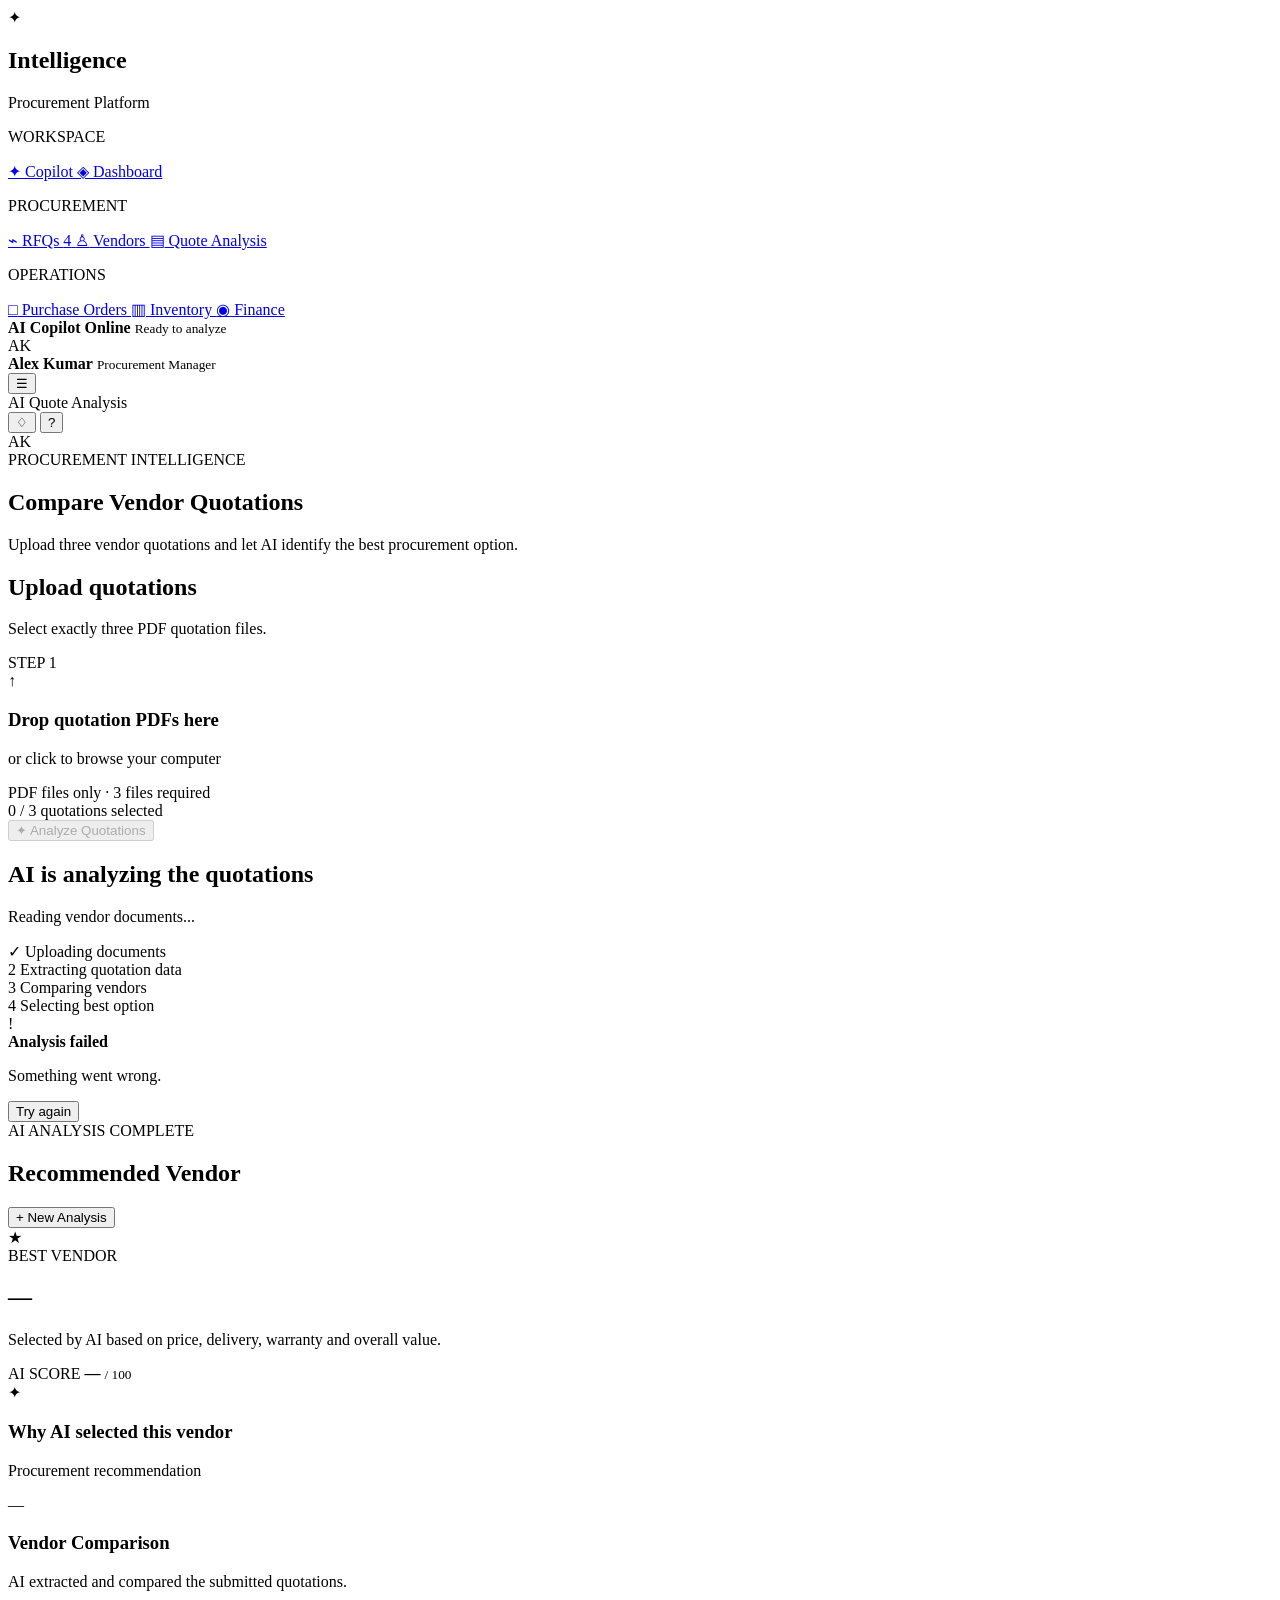
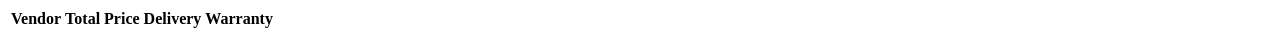
==== commit db9f561d: "AI implementation" ====
--- a/index.html
+++ b/index.html
@@ -1,878 +1,492 @@
 <!DOCTYPE html>
 <html lang="en">
-
 <head>
-
     <meta charset="UTF-8">
-
-    <meta
-        name="viewport"
-        content="width=device-width, initial-scale=1.0"
-    >
-
-    <title>AI Procurement Copilot</title>
-
-    <!-- Google Fonts -->
+    <meta name="viewport" content="width=device-width, initial-scale=1.0">
+
+    <title>AI Quote Analysis — Procurement Intelligence</title>
+
+    <link rel="preconnect" href="https://fonts.googleapis.com">
+    <link rel="preconnect" href="https://fonts.gstatic.com" crossorigin>
+
     <link
-        rel="preconnect"
-        href="https://fonts.googleapis.com"
-    >
-
-    <link
-        rel="preconnect"
-        href="https://fonts.gstatic.com"
-        crossorigin
-    >
-
-    <link
-        href="https://fonts.googleapis.com/css2?family=DM+Sans:wght@400;500;600;700&family=Space+Grotesk:wght@500;600;700&display=swap"
+        href="https://fonts.googleapis.com/css2?family=DM+Sans:wght@400;500;600;700&family=Space+Grotesk:wght@400;500;600;700&display=swap"
         rel="stylesheet"
     >
 
-    <!-- Main stylesheet -->
-    <link
-        rel="stylesheet"
-        href="style.css"
-    >
-
+    <link rel="stylesheet" href="quotation.css">
 </head>
 
-
 <body>
 
-
-<!-- =====================================================
-     APP
-===================================================== -->
-
 <div class="app">
 
-
-    <!-- =================================================
-         SIDEBAR
-    ================================================== -->
-
-    <aside
-        class="sidebar"
-        id="sidebar"
-    >
-
-
-        <!-- BRAND -->
+    <!-- SIDEBAR -->
+    <aside class="sidebar">
 
         <div class="brand">
-
-            <div class="brand-mark">
-                ✦
-            </div>
-
-            <div class="brand-text">
-
-                <strong>
-                    AI Procurement
-                </strong>
-
-                <span>
-                    Intelligent Workspace
-                </span>
-
-            </div>
-
+            <div class="brand-icon">✦</div>
+
+            <div>
+                <h2>Intelligence</h2>
+                <span>Procurement Platform</span>
+            </div>
         </div>
 
-
-
-        <!-- NAVIGATION -->
-
         <nav class="sidebar-nav">
 
-
-            <span class="nav-label">
-                WORKSPACE
-            </span>
-
-
-            <!-- COPILOT -->
-
-            <a
-                href="index.html"
-                class="nav-item active"
-            >
-
-                <span class="nav-icon">
-                    ✦
-                </span>
-
-                <span>
-                    Copilot
-                </span>
-
-            </a>
-
-
-
-            <!-- DASHBOARD -->
-
-            <a
-                href="dashboard.html"
-                class="nav-item"
-            >
-
-                <span class="nav-icon">
-                    ◈
-                </span>
-
-                <span>
-                    Dashboard
-                </span>
-
-            </a>
-
-
-
-            <!-- RFQ -->
-
-            <a
-                href="rfq.html"
-                class="nav-item"
-            >
-
-                <span class="nav-icon">
-                    ⌁
-                </span>
-
-                <span>
-                    RFQs
-                </span>
-
-                <span class="nav-count">
-                    4
-                </span>
-
-            </a>
-
-
-
-            <!-- VENDORS -->
-
-            <a
-                href="vendors.html"
-                class="nav-item"
-            >
-
-                <span class="nav-icon">
-                    ♙
-                </span>
-
-                <span>
-                    Vendors
-                </span>
-
-            </a>
-
-
-
-            <!-- QUOTE ANALYSIS -->
-
-            <a
-                href="quotes.html"
-                class="nav-item"
-            >
-
-                <span class="nav-icon">
-                    ▤
-                </span>
-
-                <span>
-                    Quote Analysis
-                </span>
-
-            </a>
-
-
-
-            <!-- OPERATIONS -->
-
-            <span class="nav-label operations-label">
-                OPERATIONS
-            </span>
-
-
-
-            <!-- PURCHASE ORDERS -->
-
-            <a
-                href="purchase.html"
-                class="nav-item"
-            >
-
-                <span class="nav-icon">
-                    □
-                </span>
-
-                <span>
-                    Purchase Orders
-                </span>
-
-            </a>
-
-
-
-            <!-- INVENTORY -->
-
-            <a
-                href="inventory.html"
-                class="nav-item"
-            >
-
-                <span class="nav-icon">
-                    ▥
-                </span>
-
-                <span>
-                    Inventory
-                </span>
-
-            </a>
-
-
-
-            <!-- FINANCE -->
-
-            <a
-                href="finance.html"
-                class="nav-item"
-            >
-
-                <span class="nav-icon">
-                    ◉
-                </span>
-
-                <span>
-                    Finance
-                </span>
-
-            </a>
-
-
-
-            <!-- INTELLIGENCE -->
-
-            <span class="nav-label operations-label">
-                INTELLIGENCE
-            </span>
-
-
-
-            <!-- AI INSIGHTS -->
-
-            <a
-                href="insights.html"
-                class="nav-item"
-            >
-
-                <span class="nav-icon">
-                    ✧
-                </span>
-
-                <span>
-                    AI Insights
-                </span>
-
-                <span class="ai-mini">
-                    AI
-                </span>
-
-            </a>
-
+            <p class="nav-label">WORKSPACE</p>
+
+            <a href="index.html" class="nav-item">
+                <span>✦</span>
+                Copilot
+            </a>
+
+            <a href="dashboard.html" class="nav-item">
+                <span>◈</span>
+                Dashboard
+            </a>
+
+            <p class="nav-label">PROCUREMENT</p>
+
+            <a href="#" class="nav-item">
+                <span>⌁</span>
+                RFQs
+                <span class="nav-count">4</span>
+            </a>
+
+            <a href="#" class="nav-item">
+                <span>♙</span>
+                Vendors
+            </a>
+
+            <a href="quotation.html" class="nav-item active">
+                <span>▤</span>
+                Quote Analysis
+            </a>
+
+            <p class="nav-label">OPERATIONS</p>
+
+            <a href="#" class="nav-item">
+                <span>□</span>
+                Purchase Orders
+            </a>
+
+            <a href="#" class="nav-item">
+                <span>▥</span>
+                Inventory
+            </a>
+
+            <a href="#" class="nav-item">
+                <span>◉</span>
+                Finance
+            </a>
 
         </nav>
 
-
-
-        <!-- =================================================
-             SIDEBAR BOTTOM
-        ================================================== -->
-
         <div class="sidebar-bottom">
 
-
-            <!-- AI STATUS -->
-
             <div class="ai-status">
-
-                <div class="status-dot"></div>
+                <span class="status-dot"></span>
 
                 <div>
-
-                    <strong>
-                        AI Copilot Online
-                    </strong>
-
-                    <span>
-                        Ready to analyze
-                    </span>
-
-                </div>
-
-            </div>
-
-
-
-            <!-- USER -->
+                    <strong>AI Copilot Online</strong>
+                    <small>Ready to analyze</small>
+                </div>
+            </div>
 
             <div class="user-card">
-
-                <div class="avatar">
-                    AK
-                </div>
+                <div class="avatar">AK</div>
 
                 <div>
-
-                    <strong>
-                        Admin
-                    </strong>
-
-                    <span>
-                        Procurement Manager
-                    </span>
-
-                </div>
-
-            </div>
-
+                    <strong>Alex Kumar</strong>
+                    <small>Procurement Manager</small>
+                </div>
+            </div>
 
         </div>
 
-
     </aside>
 
 
-
-    <!-- =================================================
-         MAIN CONTENT
-    ================================================== -->
-
+    <!-- MAIN -->
     <main class="main">
 
-
-        <!-- =================================================
-             TOPBAR
-        ================================================== -->
-
         <header class="topbar">
 
-
-            <!-- MOBILE MENU -->
-
-            <button
-                class="mobile-menu"
-                id="mobileMenu"
-                type="button"
-                aria-label="Open navigation"
-            >
+            <button class="mobile-menu" id="mobileMenu">
                 ☰
             </button>
 
-
-
-            <!-- GLOBAL SEARCH -->
-
-            <div class="global-search">
-
-                <span>
-                    ⌕
-                </span>
-
-                <input
-                    id="globalSearch"
-                    type="text"
-                    placeholder="Search procurement..."
-                    autocomplete="off"
-                >
-
-                <kbd>
-                    Ctrl K
-                </kbd>
-
-            </div>
-
-
-
-            <!-- TOPBAR ACTIONS -->
-
-            <div class="topbar-right">
-
-
-                <button
-                    class="top-icon"
-                    type="button"
-                    aria-label="Notifications"
-                >
+            <div class="topbar-title">
+                AI Quote Analysis
+            </div>
+
+            <div class="topbar-actions">
+
+                <button class="top-icon">
                     ♢
                 </button>
 
-
-                <button
-                    class="top-icon"
-                    type="button"
-                    aria-label="Help"
-                >
+                <button class="top-icon">
                     ?
                 </button>
 
-
                 <div class="top-avatar">
                     AK
                 </div>
 
-
-            </div>
-
+            </div>
 
         </header>
 
 
-
-        <!-- =================================================
-             COPILOT PAGE
-        ================================================== -->
-
-        <section
-            class="page active"
-            id="copilot"
-        >
-
-
-            <div class="copilot-page">
-
-
-                <!-- =================================================
-                     HEADING
-                ================================================== -->
-
-                <div class="copilot-heading">
-
+        <section class="page">
+
+            <!-- HEADER -->
+
+            <div class="page-header">
+
+                <div>
 
                     <span class="eyebrow">
-                        AI PROCUREMENT COPILOT
+                        PROCUREMENT INTELLIGENCE
                     </span>
 
-
                     <h1>
-
-                        What do you need
-                        <br>
-
-                        <em>
-                            help with?
-                        </em>
-
+                        Compare Vendor Quotations
                     </h1>
 
-
                     <p>
-
-                        Ask questions, compare vendor quotes,
-                        analyze procurement documents, and make
-                        smarter purchasing decisions.
-
+                        Upload three vendor quotations and let AI identify
+                        the best procurement option.
                     </p>
 
-
-                </div>
-
-
-
-                <!-- =================================================
-                     COPILOT SEARCH BOX
-                ================================================== -->
-
-                <div class="copilot-box">
-
-
-                    <!-- INPUT -->
-
-                    <div class="copilot-box-top">
-
-
-                        <div class="copilot-symbol">
+                </div>
+
+            </div>
+
+
+            <!-- UPLOAD SECTION -->
+
+            <section class="upload-panel">
+
+                <div class="section-heading">
+
+                    <div>
+
+                        <h2>
+                            Upload quotations
+                        </h2>
+
+                        <p>
+                            Select exactly three PDF quotation files.
+                        </p>
+
+                    </div>
+
+                    <div class="step-badge">
+                        STEP 1
+                    </div>
+
+                </div>
+
+
+                <div class="drop-zone" id="dropZone">
+
+                    <input
+                        type="file"
+                        id="fileInput"
+                        accept=".pdf,application/pdf"
+                        multiple
+                        hidden
+                    >
+
+                    <div class="upload-icon">
+                        ↑
+                    </div>
+
+                    <h3>
+                        Drop quotation PDFs here
+                    </h3>
+
+                    <p>
+                        or click to browse your computer
+                    </p>
+
+                    <span>
+                        PDF files only · 3 files required
+                    </span>
+
+                </div>
+
+
+                <!-- FILE LIST -->
+
+                <div class="file-list" id="fileList">
+
+                    <!-- Javascript inserts files here -->
+
+                </div>
+
+
+                <!-- ACTION -->
+
+                <div class="upload-actions">
+
+                    <div class="file-counter" id="fileCounter">
+                        0 / 3 quotations selected
+                    </div>
+
+                    <button
+                        class="analyze-button"
+                        id="analyzeButton"
+                        disabled
+                    >
+                        <span>✦</span>
+                        Analyze Quotations
+                    </button>
+
+                </div>
+
+            </section>
+
+
+            <!-- PROCESSING -->
+
+            <section
+                class="processing-panel hidden"
+                id="processingPanel"
+            >
+
+                <div class="processing-animation">
+                    <div class="spinner"></div>
+                </div>
+
+                <h2>
+                    AI is analyzing the quotations
+                </h2>
+
+                <p id="processingText">
+                    Reading vendor documents...
+                </p>
+
+                <div class="progress-track">
+                    <div
+                        class="progress-bar"
+                        id="progressBar"
+                    ></div>
+                </div>
+
+                <div class="processing-steps">
+
+                    <div class="processing-step active">
+                        <span>✓</span>
+                        Uploading documents
+                    </div>
+
+                    <div class="processing-step" id="step2">
+                        <span>2</span>
+                        Extracting quotation data
+                    </div>
+
+                    <div class="processing-step" id="step3">
+                        <span>3</span>
+                        Comparing vendors
+                    </div>
+
+                    <div class="processing-step" id="step4">
+                        <span>4</span>
+                        Selecting best option
+                    </div>
+
+                </div>
+
+            </section>
+
+
+            <!-- ERROR -->
+
+            <div
+                class="error-panel hidden"
+                id="errorPanel"
+            >
+                <div class="error-icon">!</div>
+
+                <div>
+                    <strong>Analysis failed</strong>
+                    <p id="errorMessage">
+                        Something went wrong.
+                    </p>
+                </div>
+
+                <button id="retryButton">
+                    Try again
+                </button>
+            </div>
+
+
+            <!-- RESULTS -->
+
+            <section
+                class="results hidden"
+                id="resultsSection"
+            >
+
+                <div class="results-header">
+
+                    <div>
+
+                        <span class="eyebrow">
+                            AI ANALYSIS COMPLETE
+                        </span>
+
+                        <h2>
+                            Recommended Vendor
+                        </h2>
+
+                    </div>
+
+                    <button
+                        class="new-analysis"
+                        id="newAnalysisButton"
+                    >
+                        + New Analysis
+                    </button>
+
+                </div>
+
+
+                <!-- WINNER -->
+
+                <div class="winner-card">
+
+                    <div class="winner-left">
+
+                        <div class="winner-icon">
+                            ★
+                        </div>
+
+                        <div>
+
+                            <span class="winner-label">
+                                BEST VENDOR
+                            </span>
+
+                            <h2 id="bestVendor">
+                                —
+                            </h2>
+
+                            <p>
+                                Selected by AI based on price,
+                                delivery, warranty and overall value.
+                            </p>
+
+                        </div>
+
+                    </div>
+
+
+                    <div class="score-box">
+
+                        <span>
+                            AI SCORE
+                        </span>
+
+                        <strong id="bestScore">
+                            —
+                        </strong>
+
+                        <small>
+                            / 100
+                        </small>
+
+                    </div>
+
+                </div>
+
+
+                <!-- REASONING -->
+
+                <div class="reasoning-card">
+
+                    <div class="card-title">
+                        <div class="card-icon">
                             ✦
                         </div>
 
-
-                        <textarea
-                            id="copilotInput"
-                            placeholder="Ask your procurement copilot..."
-                            rows="2"
-                            aria-label="Ask your procurement copilot"
-                        ></textarea>
-
-
-                    </div>
-
-
-
-                    <!-- ACTIONS -->
-
-                    <div class="copilot-box-bottom">
-
-
-                        <div class="copilot-tools">
-
-
-                            <!-- UPLOAD -->
-
-                            <button
-                                type="button"
-                                id="uploadTrigger"
-                                class="upload-trigger"
-                            >
-
-                                <span>
-                                    ↑
-                                </span>
-
-                                Upload documents
-
-                            </button>
-
-
-                            <span
-                                class="file-count"
-                                id="fileCountDisplay"
-                            ></span>
-
-
+                        <div>
+                            <h3>
+                                Why AI selected this vendor
+                            </h3>
+
+                            <p>
+                                Procurement recommendation
+                            </p>
                         </div>
-
-
-
-                        <!-- ANALYZE -->
-
-                        <button
-                            type="button"
-                            id="analyzeButton"
-                            class="analyze-button"
-                        >
-
-                            <span>
-                                ✦
-                            </span>
-
-                            Analyze
-
-                        </button>
-
-
-                    </div>
-
-
-                </div>
-
-
-
-                <!-- =================================================
-                     PROMPT SUGGESTIONS
-                ================================================== -->
-
-                <div class="prompt-section">
-
-
-                    <span>
-                        Try asking
-                    </span>
-
-
-                    <div class="prompt-chips">
-
-
-                        <button
-                            class="prompt-chip"
-                            type="button"
-                            data-prompt="Compare these vendor quotes"
-                        >
-                            Compare these vendor quotes
-                        </button>
-
-
-                        <button
-                            class="prompt-chip"
-                            type="button"
-                            data-prompt="Find the best supplier"
-                        >
-                            Find the best supplier
-                        </button>
-
-
-                        <button
-                            class="prompt-chip"
-                            type="button"
-                            data-prompt="Identify potential savings"
-                        >
-                            Identify potential savings
-                        </button>
-
-
-                        <button
-                            class="prompt-chip"
-                            type="button"
-                            data-prompt="Summarize this RFQ"
-                        >
-                            Summarize this RFQ
-                        </button>
-
-
-                    </div>
-
-
-                </div>
-
-
-
-                <!-- =================================================
-                     AI RESPONSE
-                ================================================== -->
-
-                <div
-                    class="copilot-response hidden"
-                    id="copilotResponse"
-                >
-
-                    <!-- JavaScript will populate this -->
-
-
-                </div>
-
-
-            </div>
-
+                    </div>
+
+                    <p
+                        class="reasoning-text"
+                        id="reasoningText"
+                    >
+                        —
+                    </p>
+
+                </div>
+
+
+                <!-- COMPARISON -->
+
+                <div class="comparison-card">
+
+                    <div class="card-heading">
+
+                        <div>
+                            <h3>
+                                Vendor Comparison
+                            </h3>
+
+                            <p>
+                                AI extracted and compared the submitted quotations.
+                            </p>
+                        </div>
+
+                    </div>
+
+
+                    <div class="table-wrapper">
+
+                        <table>
+
+                            <thead>
+                                <tr>
+                                    <th>Vendor</th>
+                                    <th>Total Price</th>
+                                    <th>Delivery</th>
+                                    <th>Warranty</th>
+                                </tr>
+                            </thead>
+
+                            <tbody id="comparisonBody">
+                            </tbody>
+
+                        </table>
+
+                    </div>
+
+                </div>
+
+            </section>
 
         </section>
 
-
     </main>
 
-
 </div>
 
 
-
-<!-- =====================================================
-     UPLOAD MODAL
-===================================================== -->
-
-<div
-    class="modal-overlay"
-    id="uploadModal"
->
-
-
-    <div
-        class="upload-modal"
-        role="dialog"
-        aria-modal="true"
-        aria-labelledby="uploadTitle"
-    >
-
-
-        <!-- CLOSE -->
-
-        <button
-            type="button"
-            class="modal-close"
-            id="closeModal"
-            aria-label="Close upload dialog"
-        >
-            ×
-        </button>
-
-
-
-        <!-- =================================================
-             MODAL HEADING
-        ================================================== -->
-
-        <div class="upload-heading">
-
-
-            <div class="modal-icon">
-                ↑
-            </div>
-
-
-            <div>
-
-
-                <span class="eyebrow">
-                    DOCUMENT UPLOAD
-                </span>
-
-
-                <h2 id="uploadTitle">
-                    Add procurement documents
-                </h2>
-
-
-                <p>
-
-                    Upload quotations, RFQs, invoices,
-                    specifications, or supplier documents.
-
-                </p>
-
-
-            </div>
-
-
-        </div>
-
-
-
-        <!-- =================================================
-             DROP ZONE
-        ================================================== -->
-
-        <div
-            class="drop-zone"
-            id="dropZone"
-        >
-
-
-            <div class="drop-icon">
-                ↑
-            </div>
-
-
-            <h3>
-                Drag & drop your files here
-            </h3>
-
-
-            <p>
-                or
-            </p>
-
-
-
-            <!-- BROWSE BUTTON -->
-
-            <button
-                type="button"
-                class="browse-button"
-                id="browseButton"
-            >
-                Browse files
-            </button>
-
-
-            <small>
-
-                PDF, DOCX, XLSX, CSV, PPTX or TXT
-                · Max 25 MB each
-
-            </small>
-
-
-        </div>
-
-
-
-        <!-- =================================================
-             HIDDEN FILE INPUT
-        ================================================== -->
-
-        <input
-            type="file"
-            id="fileInput"
-            multiple
-            hidden
-            accept=".pdf,.doc,.docx,.xls,.xlsx,.csv,.ppt,.pptx,.txt"
-        >
-
-
-
-        <!-- =================================================
-             SELECTED FILES
-        ================================================== -->
-
-        <div
-            class="selected-files hidden"
-            id="selectedFiles"
-        >
-
-
-            <div class="selected-files-header">
-
-
-                <strong>
-                    Selected documents
-                </strong>
-
-
-                <span id="fileCount">
-                    No files selected
-                </span>
-
-
-            </div>
-
-
-
-            <div
-                class="file-list"
-                id="fileList"
-            ></div>
-
-
-        </div>
-
-
-
-        <!-- =================================================
-             MODAL ACTIONS
-        ================================================== -->
-
-        <div class="modal-actions">
-
-
-            <button
-                type="button"
-                class="secondary-button"
-                id="cancelUpload"
-            >
-                Cancel
-            </button>
-
-
-
-            <button
-                type="button"
-                class="primary-button"
-                id="uploadButton"
-                disabled
-            >
-                Attach documents
-            </button>
-
-
-        </div>
-
-
-    </div>
-
-
-</div>
-
-
-
-<!-- =====================================================
-     JAVASCRIPT
-===================================================== -->
-
-<script src="script.js"></script>
-
+<script src="quotation.js"></script>
 
 </body>
-
 </html>
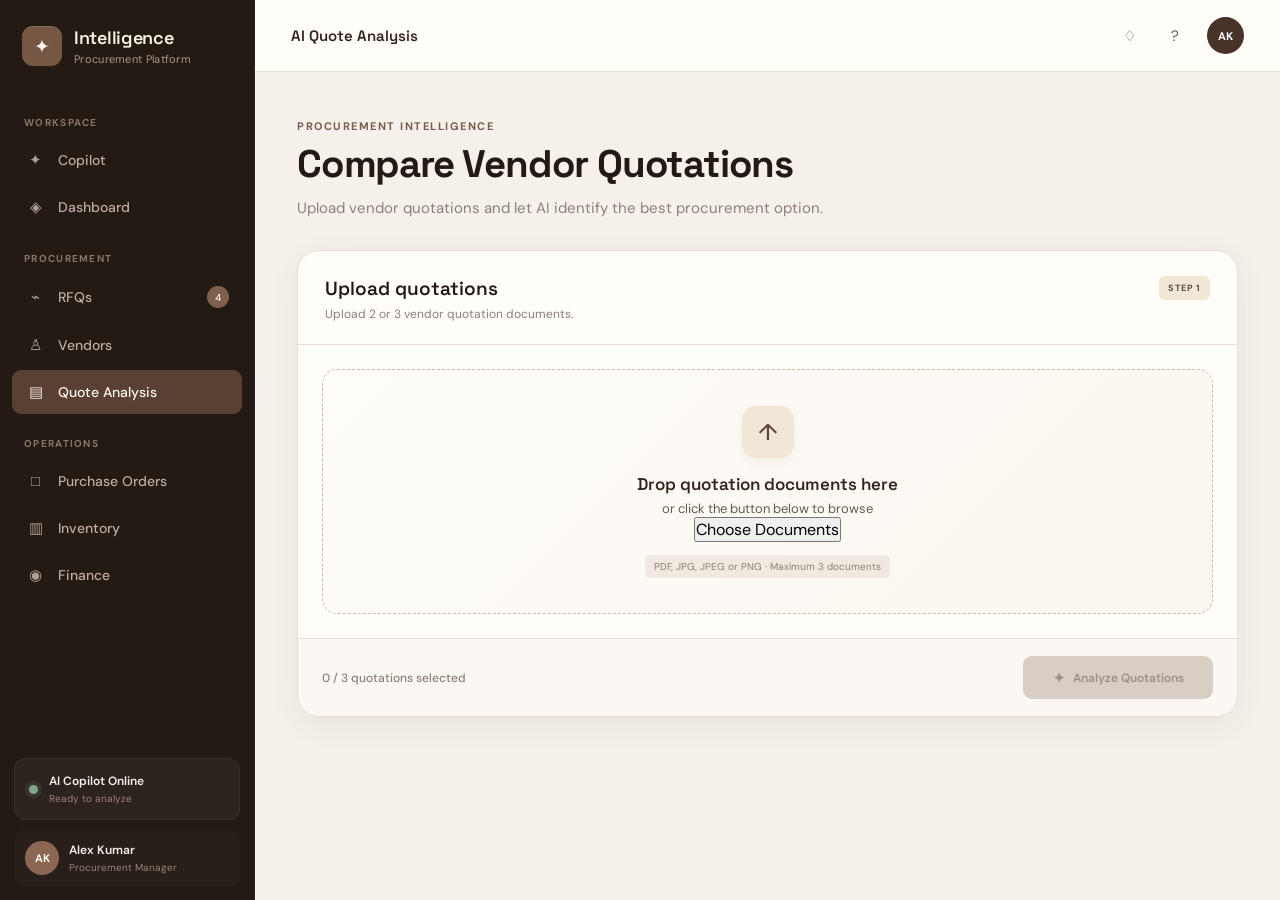
==== commit 93a47877: "Implementation" ====
--- a/index.html
+++ b/index.html
@@ -114,7 +114,11 @@
 
         <header class="topbar">
 
-            <button class="mobile-menu" id="mobileMenu">
+            <button
+                class="mobile-menu"
+                id="mobileMenu"
+                type="button"
+            >
                 ☰
             </button>
 
@@ -124,11 +128,17 @@
 
             <div class="topbar-actions">
 
-                <button class="top-icon">
+                <button
+                    class="top-icon"
+                    type="button"
+                >
                     ♢
                 </button>
 
-                <button class="top-icon">
+                <button
+                    class="top-icon"
+                    type="button"
+                >
                     ?
                 </button>
 
@@ -143,7 +153,7 @@
 
         <section class="page">
 
-            <!-- HEADER -->
+            <!-- PAGE HEADER -->
 
             <div class="page-header">
 
@@ -158,7 +168,7 @@
                     </h1>
 
                     <p>
-                        Upload three vendor quotations and let AI identify
+                        Upload vendor quotations and let AI identify
                         the best procurement option.
                     </p>
 
@@ -167,7 +177,9 @@
             </div>
 
 
-            <!-- UPLOAD SECTION -->
+            <!-- =========================================
+                 UPLOAD SECTION
+            ========================================== -->
 
             <section class="upload-panel">
 
@@ -180,7 +192,7 @@
                         </h2>
 
                         <p>
-                            Select exactly three PDF quotation files.
+                            Upload 2 or 3 vendor quotation documents.
                         </p>
 
                     </div>
@@ -192,30 +204,52 @@
                 </div>
 
 
-                <div class="drop-zone" id="dropZone">
+                <!-- DROP ZONE -->
+
+                <div
+                    class="drop-zone"
+                    id="dropZone"
+                >
+
+                    <!-- REAL FILE INPUT -->
 
                     <input
                         type="file"
                         id="fileInput"
-                        accept=".pdf,application/pdf"
+                        accept=".pdf,.jpg,.jpeg,.png,application/pdf,image/jpeg,image/png"
                         multiple
                         hidden
                     >
 
+
                     <div class="upload-icon">
                         ↑
                     </div>
 
+
                     <h3>
-                        Drop quotation PDFs here
+                        Drop quotation documents here
                     </h3>
 
+
                     <p>
-                        or click to browse your computer
+                        or click the button below to browse
                     </p>
 
+
+                    <!-- EXPLICIT BROWSE BUTTON -->
+
+                    <button
+                        type="button"
+                        id="browseButton"
+                        class="browse-button"
+                    >
+                        Choose Documents
+                    </button>
+
+
                     <span>
-                        PDF files only · 3 files required
+                        PDF, JPG, JPEG or PNG · Maximum 3 documents
                     </span>
 
                 </div>
@@ -223,22 +257,27 @@
 
                 <!-- FILE LIST -->
 
-                <div class="file-list" id="fileList">
-
-                    <!-- Javascript inserts files here -->
-
-                </div>
-
-
-                <!-- ACTION -->
+                <div
+                    class="file-list"
+                    id="fileList"
+                >
+                </div>
+
+
+                <!-- ACTIONS -->
 
                 <div class="upload-actions">
 
-                    <div class="file-counter" id="fileCounter">
-                        0 / 3 quotations selected
-                    </div>
+                    <div
+                        class="file-counter"
+                        id="fileCounter"
+                    >
+                        0 / 3 documents selected
+                    </div>
+
 
                     <button
+                        type="button"
                         class="analyze-button"
                         id="analyzeButton"
                         disabled
@@ -252,7 +291,9 @@
             </section>
 
 
-            <!-- PROCESSING -->
+            <!-- =========================================
+                 PROCESSING
+            ========================================== -->
 
             <section
                 class="processing-panel hidden"
@@ -272,10 +313,12 @@
                 </p>
 
                 <div class="progress-track">
+
                     <div
                         class="progress-bar"
                         id="progressBar"
                     ></div>
+
                 </div>
 
                 <div class="processing-steps">
@@ -285,17 +328,17 @@
                         Uploading documents
                     </div>
 
-                    <div class="processing-step" id="step2">
+                    <div class="processing-step">
                         <span>2</span>
                         Extracting quotation data
                     </div>
 
-                    <div class="processing-step" id="step3">
+                    <div class="processing-step">
                         <span>3</span>
                         Comparing vendors
                     </div>
 
-                    <div class="processing-step" id="step4">
+                    <div class="processing-step">
                         <span>4</span>
                         Selecting best option
                     </div>
@@ -305,28 +348,44 @@
             </section>
 
 
-            <!-- ERROR -->
+            <!-- =========================================
+                 ERROR
+            ========================================== -->
 
             <div
                 class="error-panel hidden"
                 id="errorPanel"
             >
-                <div class="error-icon">!</div>
+
+                <div class="error-icon">
+                    !
+                </div>
 
                 <div>
-                    <strong>Analysis failed</strong>
+
+                    <strong>
+                        Analysis failed
+                    </strong>
+
                     <p id="errorMessage">
                         Something went wrong.
                     </p>
-                </div>
-
-                <button id="retryButton">
+
+                </div>
+
+                <button
+                    type="button"
+                    id="retryButton"
+                >
                     Try again
                 </button>
-            </div>
-
-
-            <!-- RESULTS -->
+
+            </div>
+
+
+            <!-- =========================================
+                 RESULTS
+            ========================================== -->
 
             <section
                 class="results hidden"
@@ -348,6 +407,7 @@
                     </div>
 
                     <button
+                        type="button"
                         class="new-analysis"
                         id="newAnalysisButton"
                     >
@@ -411,11 +471,13 @@
                 <div class="reasoning-card">
 
                     <div class="card-title">
+
                         <div class="card-icon">
                             ✦
                         </div>
 
                         <div>
+
                             <h3>
                                 Why AI selected this vendor
                             </h3>
@@ -423,8 +485,11 @@
                             <p>
                                 Procurement recommendation
                             </p>
+
                         </div>
-                    </div>
+
+                    </div>
+
 
                     <p
                         class="reasoning-text"
@@ -443,13 +508,16 @@
                     <div class="card-heading">
 
                         <div>
+
                             <h3>
                                 Vendor Comparison
                             </h3>
 
                             <p>
-                                AI extracted and compared the submitted quotations.
+                                AI extracted and compared
+                                the submitted quotations.
                             </p>
+
                         </div>
 
                     </div>
@@ -460,12 +528,14 @@
                         <table>
 
                             <thead>
+
                                 <tr>
                                     <th>Vendor</th>
                                     <th>Total Price</th>
                                     <th>Delivery</th>
                                     <th>Warranty</th>
                                 </tr>
+
                             </thead>
 
                             <tbody id="comparisonBody">
@@ -486,6 +556,8 @@
 </div>
 
 
+<!-- JAVASCRIPT -->
+
 <script src="quotation.js"></script>
 
 </body>
--- a/quotation.css
+++ b/quotation.css
@@ -0,0 +1,1872 @@
+/* =========================================================
+   PROCUREMENT INTELLIGENCE
+   AI QUOTE ANALYSIS — PROFESSIONAL SEPIA THEME
+========================================================= */
+
+
+/* =========================================================
+   RESET
+========================================================= */
+
+* {
+    margin: 0;
+    padding: 0;
+    box-sizing: border-box;
+}
+
+html {
+    scroll-behavior: smooth;
+}
+
+body {
+    font-family: "DM Sans", sans-serif;
+    background: #f5f1ea;
+    color: #2d241e;
+    min-height: 100vh;
+}
+
+button,
+input {
+    font: inherit;
+}
+
+button {
+    cursor: pointer;
+}
+
+a {
+    color: inherit;
+    text-decoration: none;
+}
+
+
+/* =========================================================
+   DESIGN TOKENS
+========================================================= */
+
+:root {
+
+    --background: #f5f1ea;
+    --surface: #fffdf9;
+    --surface-soft: #faf7f1;
+
+    --brown-950: #241a14;
+    --brown-900: #33231b;
+    --brown-800: #493329;
+    --brown-700: #60463a;
+    --brown-600: #795b4b;
+    --brown-500: #96715d;
+    --brown-400: #b4937c;
+
+    --cream: #f2e7d7;
+    --cream-dark: #e7d6c1;
+
+    --text: #2d241e;
+    --text-soft: #665950;
+    --text-muted: #8d7f75;
+
+    --border: #e8ded2;
+    --border-dark: #d9c9b8;
+
+    --green: #4f7058;
+    --green-soft: #e5eee6;
+
+    --amber: #a8783d;
+    --amber-soft: #f4eadc;
+
+    --red: #9a5548;
+    --red-soft: #f4e4e1;
+
+    --shadow-sm:
+        0 2px 8px rgba(68, 48, 36, 0.05);
+
+    --shadow:
+        0 8px 30px rgba(68, 48, 36, 0.07);
+
+    --shadow-lg:
+        0 18px 50px rgba(68, 48, 36, 0.10);
+
+    --radius-sm: 10px;
+    --radius: 16px;
+    --radius-lg: 22px;
+
+    --sidebar-width: 255px;
+}
+
+
+/* =========================================================
+   APP LAYOUT
+========================================================= */
+
+.app {
+    display: flex;
+    min-height: 100vh;
+}
+
+
+/* =========================================================
+   SIDEBAR
+========================================================= */
+
+.sidebar {
+    width: var(--sidebar-width);
+    min-height: 100vh;
+
+    position: fixed;
+    left: 0;
+    top: 0;
+    bottom: 0;
+
+    display: flex;
+    flex-direction: column;
+
+    background: var(--brown-950);
+    color: #f8f1e8;
+
+    z-index: 100;
+
+    border-right: 1px solid rgba(255, 255, 255, 0.05);
+}
+
+
+/* =========================================================
+   BRAND
+========================================================= */
+
+.brand {
+    display: flex;
+    align-items: center;
+    gap: 12px;
+
+    padding: 26px 22px 30px;
+}
+
+.brand-icon {
+    width: 40px;
+    height: 40px;
+
+    display: grid;
+    place-items: center;
+
+    border-radius: 11px;
+
+    background: #765744;
+    color: #fff7ec;
+
+    font-size: 19px;
+
+    box-shadow:
+        inset 0 1px 0 rgba(255, 255, 255, 0.12);
+}
+
+.brand h2 {
+    font-family: "Space Grotesk", sans-serif;
+
+    font-size: 18px;
+    font-weight: 600;
+
+    letter-spacing: -0.3px;
+}
+
+.brand span {
+    display: block;
+
+    margin-top: 3px;
+
+    font-size: 11px;
+    color: #a99688;
+
+    letter-spacing: 0.3px;
+}
+
+
+/* =========================================================
+   SIDEBAR NAVIGATION
+========================================================= */
+
+.sidebar-nav {
+    padding: 0 12px;
+
+    flex: 1;
+
+    overflow-y: auto;
+}
+
+.nav-label {
+    padding: 20px 12px 9px;
+
+    font-size: 10px;
+    font-weight: 700;
+
+    color: #88766a;
+
+    letter-spacing: 1.3px;
+}
+
+.nav-item {
+    width: 100%;
+
+    display: flex;
+    align-items: center;
+
+    gap: 12px;
+
+    padding: 12px 13px;
+    margin-bottom: 3px;
+
+    border: none;
+    border-radius: 9px;
+
+    background: transparent;
+
+    color: #bcaea2;
+
+    font-size: 14px;
+    font-weight: 500;
+
+    text-align: left;
+
+    transition:
+        background 0.2s ease,
+        color 0.2s ease,
+        transform 0.2s ease;
+}
+
+.nav-item:hover {
+    background: rgba(255, 255, 255, 0.055);
+    color: #f7eee5;
+}
+
+.nav-item.active {
+    background: #5a4032;
+    color: #fff8ef;
+}
+
+.nav-item span:first-child {
+    width: 21px;
+
+    display: inline-flex;
+    justify-content: center;
+
+    font-size: 15px;
+
+    opacity: 0.9;
+}
+
+.nav-count {
+    min-width: 22px;
+    height: 22px;
+
+    display: grid;
+    place-items: center;
+
+    margin-left: auto;
+
+    border-radius: 50%;
+
+    background: #80604c;
+    color: #fff7ef;
+
+    font-size: 10px;
+}
+
+.ai-badge {
+    margin-left: auto;
+
+    padding: 4px 7px;
+
+    border-radius: 6px;
+
+    background: #765744;
+    color: #fff4e8;
+
+    font-size: 8px;
+
+    letter-spacing: 0.7px;
+}
+
+
+/* =========================================================
+   SIDEBAR BOTTOM
+========================================================= */
+
+.sidebar-bottom {
+    padding: 14px;
+}
+
+.ai-status {
+    display: flex;
+    align-items: center;
+    gap: 11px;
+
+    padding: 14px;
+
+    margin-bottom: 10px;
+
+    border-radius: 12px;
+
+    background: rgba(255, 255, 255, 0.045);
+
+    border: 1px solid rgba(255, 255, 255, 0.06);
+}
+
+.status-dot {
+    width: 9px;
+    height: 9px;
+
+    flex-shrink: 0;
+
+    border-radius: 50%;
+
+    background: #82a589;
+
+    box-shadow:
+        0 0 0 4px rgba(130, 165, 137, 0.12);
+}
+
+.ai-status strong,
+.user-card strong {
+    display: block;
+
+    font-size: 12px;
+    font-weight: 600;
+}
+
+.ai-status small,
+.user-card small {
+    display: block;
+
+    margin-top: 3px;
+
+    font-size: 10px;
+    color: #968479;
+}
+
+.user-card {
+    display: flex;
+    align-items: center;
+
+    gap: 10px;
+
+    padding: 11px;
+
+    border-radius: 11px;
+
+    background: rgba(255, 255, 255, 0.025);
+}
+
+.avatar,
+.top-avatar {
+    display: grid;
+    place-items: center;
+
+    border-radius: 50%;
+
+    font-weight: 700;
+}
+
+.avatar {
+    width: 34px;
+    height: 34px;
+
+    background: #8b6753;
+
+    color: #fff8ef;
+
+    font-size: 11px;
+}
+
+.user-card > div:nth-child(2) {
+    flex: 1;
+}
+
+.user-card > span {
+    color: #9d8c7e;
+
+    font-size: 18px;
+}
+
+
+/* =========================================================
+   MAIN
+========================================================= */
+
+.main {
+    width: calc(100% - var(--sidebar-width));
+
+    margin-left: var(--sidebar-width);
+
+    min-height: 100vh;
+}
+
+
+/* =========================================================
+   TOPBAR
+========================================================= */
+
+.topbar {
+    height: 72px;
+
+    display: flex;
+    align-items: center;
+
+    padding: 0 36px;
+
+    background: rgba(255, 253, 249, 0.95);
+
+    border-bottom: 1px solid var(--border);
+
+    position: sticky;
+    top: 0;
+
+    z-index: 50;
+
+    backdrop-filter: blur(12px);
+}
+
+.topbar-title {
+    font-family: "Space Grotesk", sans-serif;
+
+    font-size: 15px;
+    font-weight: 600;
+
+    color: var(--brown-900);
+}
+
+.topbar-actions {
+    margin-left: auto;
+
+    display: flex;
+    align-items: center;
+
+    gap: 8px;
+}
+
+.top-icon {
+    width: 38px;
+    height: 38px;
+
+    display: grid;
+    place-items: center;
+
+    border: 1px solid transparent;
+
+    border-radius: 9px;
+
+    background: transparent;
+
+    color: var(--text-soft);
+
+    font-size: 15px;
+
+    transition:
+        background 0.2s ease,
+        border-color 0.2s ease;
+}
+
+.top-icon:hover {
+    background: var(--surface-soft);
+    border-color: var(--border);
+}
+
+.top-avatar {
+    width: 37px;
+    height: 37px;
+
+    margin-left: 5px;
+
+    background: var(--brown-800);
+
+    color: #fff;
+
+    font-size: 11px;
+}
+
+
+/* =========================================================
+   MOBILE MENU
+========================================================= */
+
+.mobile-menu {
+    display: none;
+
+    width: 38px;
+    height: 38px;
+
+    place-items: center;
+
+    margin-right: 10px;
+
+    border: 1px solid var(--border);
+    border-radius: 8px;
+
+    background: var(--surface-soft);
+
+    color: var(--brown-800);
+
+    font-size: 17px;
+}
+
+
+/* =========================================================
+   PAGE
+========================================================= */
+
+.page {
+    max-width: 1280px;
+
+    margin: 0 auto;
+
+    padding: 42px 42px 70px;
+}
+
+
+/* =========================================================
+   PAGE HEADER
+========================================================= */
+
+.page-header {
+    margin-bottom: 30px;
+}
+
+.eyebrow {
+    display: inline-block;
+
+    margin-bottom: 9px;
+
+    color: var(--brown-600);
+
+    font-size: 11px;
+    font-weight: 700;
+
+    letter-spacing: 1.5px;
+}
+
+.page-header h1 {
+    font-family: "Space Grotesk", sans-serif;
+
+    font-size: clamp(31px, 3vw, 42px);
+
+    line-height: 1.15;
+
+    letter-spacing: -1.2px;
+
+    color: var(--brown-950);
+}
+
+.page-header p {
+    max-width: 650px;
+
+    margin-top: 10px;
+
+    color: var(--text-muted);
+
+    font-size: 15px;
+
+    line-height: 1.6;
+}
+
+
+/* =========================================================
+   UPLOAD PANEL
+========================================================= */
+
+.upload-panel {
+    background: var(--surface);
+
+    border: 1px solid var(--border);
+
+    border-radius: var(--radius-lg);
+
+    box-shadow: var(--shadow);
+
+    overflow: hidden;
+}
+
+.section-heading {
+    display: flex;
+    align-items: flex-start;
+    justify-content: space-between;
+
+    padding: 25px 27px 22px;
+
+    border-bottom: 1px solid var(--border);
+}
+
+.section-heading h2 {
+    font-family: "Space Grotesk", sans-serif;
+
+    font-size: 19px;
+    font-weight: 600;
+
+    color: var(--brown-950);
+}
+
+.section-heading p {
+    margin-top: 5px;
+
+    color: var(--text-muted);
+
+    font-size: 12px;
+}
+
+.step-badge {
+    padding: 6px 9px;
+
+    border-radius: 6px;
+
+    background: var(--cream);
+
+    color: var(--brown-700);
+
+    font-size: 9px;
+    font-weight: 700;
+
+    letter-spacing: 0.8px;
+}
+
+
+/* =========================================================
+   DROP ZONE
+========================================================= */
+
+.drop-zone {
+    min-height: 245px;
+
+    margin: 24px;
+
+    display: flex;
+    flex-direction: column;
+    align-items: center;
+    justify-content: center;
+
+    border: 1.5px dashed #cdbbaa;
+
+    border-radius: 15px;
+
+    background:
+        linear-gradient(
+            135deg,
+            #fffdf9,
+            #faf6ef
+        );
+
+    text-align: center;
+
+    transition:
+        border-color 0.2s ease,
+        background 0.2s ease,
+        transform 0.2s ease;
+}
+
+.drop-zone:hover,
+.drop-zone.drag-over {
+    border-color: var(--brown-500);
+
+    background:
+        linear-gradient(
+            135deg,
+            #fffaf3,
+            #f7eee3
+        );
+}
+
+.drop-zone.drag-over {
+    transform: scale(1.005);
+}
+
+.upload-icon {
+    width: 52px;
+    height: 52px;
+
+    display: grid;
+    place-items: center;
+
+    margin-bottom: 15px;
+
+    border-radius: 14px;
+
+    background: var(--cream);
+
+    color: var(--brown-700);
+
+    font-size: 23px;
+    font-weight: 500;
+
+    box-shadow:
+        0 4px 12px rgba(68, 48, 36, 0.06);
+}
+
+.drop-zone h3 {
+    font-family: "Space Grotesk", sans-serif;
+
+    font-size: 17px;
+    font-weight: 600;
+
+    color: var(--brown-900);
+}
+
+.drop-zone p {
+    margin-top: 5px;
+
+    color: var(--text-soft);
+
+    font-size: 13px;
+}
+
+.drop-zone > span {
+    margin-top: 13px;
+
+    padding: 5px 9px;
+
+    border-radius: 5px;
+
+    background: #f0e9df;
+
+    color: var(--text-muted);
+
+    font-size: 10px;
+}
+
+
+/* =========================================================
+   FILE LIST
+========================================================= */
+
+.file-list {
+    display: grid;
+
+    grid-template-columns:
+        repeat(3, minmax(0, 1fr));
+
+    gap: 11px;
+
+    padding: 0 24px 22px;
+}
+
+.file-list:empty {
+    display: none;
+}
+
+.file-item {
+    min-width: 0;
+
+    display: flex;
+    align-items: center;
+
+    gap: 10px;
+
+    padding: 12px;
+
+    border: 1px solid var(--border);
+
+    border-radius: 10px;
+
+    background: #fcfaf6;
+
+    animation: fileAppear 0.25s ease;
+}
+
+@keyframes fileAppear {
+    from {
+        opacity: 0;
+        transform: translateY(5px);
+    }
+
+    to {
+        opacity: 1;
+        transform: translateY(0);
+    }
+}
+
+.file-icon {
+    width: 35px;
+    height: 35px;
+
+    flex-shrink: 0;
+
+    display: grid;
+    place-items: center;
+
+    border-radius: 8px;
+
+    background: var(--red-soft);
+
+    color: var(--red);
+
+    font-size: 11px;
+    font-weight: 700;
+}
+
+.file-details {
+    min-width: 0;
+    flex: 1;
+}
+
+.file-details strong {
+    display: block;
+
+    overflow: hidden;
+
+    color: var(--brown-900);
+
+    font-size: 12px;
+    font-weight: 600;
+
+    white-space: nowrap;
+    text-overflow: ellipsis;
+}
+
+.file-details span {
+    display: block;
+
+    margin-top: 3px;
+
+    color: var(--text-muted);
+
+    font-size: 10px;
+}
+
+.remove-file {
+    width: 25px;
+    height: 25px;
+
+    display: grid;
+    place-items: center;
+
+    flex-shrink: 0;
+
+    border: none;
+    border-radius: 6px;
+
+    background: transparent;
+
+    color: #a49388;
+
+    font-size: 14px;
+
+    transition:
+        background 0.2s ease,
+        color 0.2s ease;
+}
+
+.remove-file:hover {
+    background: var(--red-soft);
+
+    color: var(--red);
+}
+
+
+/* =========================================================
+   UPLOAD ACTIONS
+========================================================= */
+
+.upload-actions {
+    display: flex;
+    align-items: center;
+    justify-content: space-between;
+
+    gap: 15px;
+
+    padding: 17px 24px;
+
+    background: #fbf8f3;
+
+    border-top: 1px solid var(--border);
+}
+
+.file-counter {
+    color: var(--text-muted);
+
+    font-size: 12px;
+    font-weight: 500;
+}
+
+.analyze-button {
+    min-width: 190px;
+
+    height: 43px;
+
+    display: inline-flex;
+    align-items: center;
+    justify-content: center;
+
+    gap: 8px;
+
+    padding: 0 18px;
+
+    border: none;
+
+    border-radius: 9px;
+
+    background: var(--brown-800);
+
+    color: #fff8ef;
+
+    font-size: 12px;
+    font-weight: 600;
+
+    box-shadow:
+        0 5px 14px rgba(73, 51, 41, 0.13);
+
+    transition:
+        background 0.2s ease,
+        transform 0.2s ease,
+        box-shadow 0.2s ease;
+}
+
+.analyze-button:hover:not(:disabled) {
+    background: var(--brown-900);
+
+    transform: translateY(-1px);
+
+    box-shadow:
+        0 8px 18px rgba(73, 51, 41, 0.18);
+}
+
+.analyze-button:disabled {
+    cursor: not-allowed;
+
+    background: #d8cec4;
+
+    color: #9d9085;
+
+    box-shadow: none;
+}
+
+.analyze-button span {
+    font-size: 14px;
+}
+
+
+/* =========================================================
+   PROCESSING PANEL
+========================================================= */
+
+.processing-panel {
+    margin-top: 20px;
+
+    padding: 45px 30px;
+
+    text-align: center;
+
+    background: var(--surface);
+
+    border: 1px solid var(--border);
+
+    border-radius: var(--radius-lg);
+
+    box-shadow: var(--shadow);
+}
+
+.processing-animation {
+    width: 58px;
+    height: 58px;
+
+    display: grid;
+    place-items: center;
+
+    margin: 0 auto 18px;
+
+    border-radius: 16px;
+
+    background: var(--cream);
+}
+
+.spinner {
+    width: 25px;
+    height: 25px;
+
+    border: 3px solid #d9c9b8;
+
+    border-top-color: var(--brown-700);
+
+    border-radius: 50%;
+
+    animation: spin 0.8s linear infinite;
+}
+
+@keyframes spin {
+    to {
+        transform: rotate(360deg);
+    }
+}
+
+.processing-panel h2 {
+    font-family: "Space Grotesk", sans-serif;
+
+    font-size: 20px;
+
+    color: var(--brown-950);
+}
+
+.processing-panel > p {
+    margin-top: 7px;
+
+    color: var(--text-muted);
+
+    font-size: 13px;
+}
+
+.progress-track {
+    max-width: 560px;
+
+    height: 7px;
+
+    margin: 26px auto 25px;
+
+    overflow: hidden;
+
+    border-radius: 100px;
+
+    background: #eee5db;
+}
+
+.progress-bar {
+    width: 8%;
+    height: 100%;
+
+    border-radius: inherit;
+
+    background:
+        linear-gradient(
+            90deg,
+            var(--brown-800),
+            var(--brown-500)
+        );
+
+    transition: width 0.5s ease;
+}
+
+.processing-steps {
+    max-width: 650px;
+
+    margin: 0 auto;
+
+    display: grid;
+
+    grid-template-columns:
+        repeat(4, 1fr);
+
+    gap: 8px;
+}
+
+.processing-step {
+    padding: 10px 6px;
+
+    border-radius: 8px;
+
+    background: #f7f3ed;
+
+    color: #a29489;
+
+    font-size: 10px;
+
+    transition:
+        background 0.25s ease,
+        color 0.25s ease;
+}
+
+.processing-step span {
+    display: inline-grid;
+
+    width: 19px;
+    height: 19px;
+
+    place-items: center;
+
+    margin-right: 4px;
+
+    border-radius: 50%;
+
+    background: #e5ddd4;
+
+    font-size: 9px;
+}
+
+.processing-step.active {
+    background: var(--green-soft);
+
+    color: var(--green);
+
+    font-weight: 600;
+}
+
+.processing-step.active span {
+    background: var(--green);
+
+    color: white;
+}
+
+
+/* =========================================================
+   ERROR
+========================================================= */
+
+.error-panel {
+    display: flex;
+    align-items: center;
+
+    gap: 13px;
+
+    margin-top: 20px;
+
+    padding: 17px 19px;
+
+    background: var(--red-soft);
+
+    border: 1px solid #e5c8c3;
+
+    border-radius: 12px;
+
+    color: var(--red);
+}
+
+.error-icon {
+    width: 34px;
+    height: 34px;
+
+    flex-shrink: 0;
+
+    display: grid;
+    place-items: center;
+
+    border-radius: 9px;
+
+    background: #e9cbc6;
+
+    font-size: 14px;
+    font-weight: 700;
+}
+
+.error-panel strong {
+    display: block;
+
+    font-size: 13px;
+}
+
+.error-panel p {
+    margin-top: 3px;
+
+    color: #9b7169;
+
+    font-size: 11px;
+}
+
+.error-panel button {
+    margin-left: auto;
+
+    padding: 8px 12px;
+
+    border: 1px solid #d6b4ae;
+
+    border-radius: 7px;
+
+    background: rgba(255, 255, 255, 0.5);
+
+    color: var(--red);
+
+    font-size: 11px;
+    font-weight: 600;
+}
+
+.error-panel button:hover {
+    background: white;
+}
+
+
+/* =========================================================
+   RESULTS
+========================================================= */
+
+.results {
+    margin-top: 30px;
+
+    animation: resultsAppear 0.45s ease;
+}
+
+@keyframes resultsAppear {
+    from {
+        opacity: 0;
+        transform: translateY(12px);
+    }
+
+    to {
+        opacity: 1;
+        transform: translateY(0);
+    }
+}
+
+.results-header {
+    display: flex;
+    align-items: flex-end;
+    justify-content: space-between;
+
+    gap: 20px;
+
+    margin-bottom: 18px;
+}
+
+.results-header h2 {
+    font-family: "Space Grotesk", sans-serif;
+
+    font-size: 26px;
+
+    color: var(--brown-950);
+}
+
+.new-analysis {
+    height: 39px;
+
+    padding: 0 14px;
+
+    border: 1px solid var(--border-dark);
+
+    border-radius: 8px;
+
+    background: var(--surface);
+
+    color: var(--brown-700);
+
+    font-size: 11px;
+    font-weight: 600;
+
+    transition:
+        background 0.2s ease,
+        border-color 0.2s ease;
+}
+
+.new-analysis:hover {
+    background: var(--surface-soft);
+
+    border-color: var(--brown-400);
+}
+
+
+/* =========================================================
+   WINNER CARD
+========================================================= */
+
+.winner-card {
+    display: flex;
+    align-items: center;
+    justify-content: space-between;
+
+    gap: 25px;
+
+    padding: 26px;
+
+    background:
+        linear-gradient(
+            135deg,
+            #33231b 0%,
+            #493329 100%
+        );
+
+    border: 1px solid #493329;
+
+    border-radius: var(--radius);
+
+    color: white;
+
+    box-shadow:
+        0 12px 35px rgba(51, 35, 27, 0.16);
+}
+
+.winner-left {
+    display: flex;
+    align-items: center;
+
+    gap: 17px;
+}
+
+.winner-icon {
+    width: 54px;
+    height: 54px;
+
+    flex-shrink: 0;
+
+    display: grid;
+    place-items: center;
+
+    border-radius: 14px;
+
+    background: rgba(255, 255, 255, 0.10);
+
+    border: 1px solid rgba(255, 255, 255, 0.13);
+
+    color: #f2d8b8;
+
+    font-size: 22px;
+}
+
+.winner-label {
+    display: block;
+
+    margin-bottom: 4px;
+
+    color: #bca798;
+
+    font-size: 9px;
+    font-weight: 700;
+
+    letter-spacing: 1.3px;
+}
+
+.winner-card h2 {
+    font-family: "Space Grotesk", sans-serif;
+
+    font-size: 27px;
+
+    letter-spacing: -0.5px;
+
+    color: #fffaf4;
+}
+
+.winner-card p {
+    max-width: 600px;
+
+    margin-top: 5px;
+
+    color: #c4b5a9;
+
+    font-size: 11px;
+
+    line-height: 1.5;
+}
+
+.score-box {
+    min-width: 125px;
+
+    padding: 14px 18px;
+
+    text-align: center;
+
+    border-radius: 12px;
+
+    background: rgba(255, 255, 255, 0.07);
+
+    border: 1px solid rgba(255, 255, 255, 0.09);
+}
+
+.score-box span {
+    display: block;
+
+    margin-bottom: 3px;
+
+    color: #a99587;
+
+    font-size: 8px;
+    font-weight: 700;
+
+    letter-spacing: 1px;
+}
+
+.score-box strong {
+    font-family: "Space Grotesk", sans-serif;
+
+    font-size: 31px;
+
+    color: #fff8ef;
+}
+
+.score-box small {
+    margin-left: 2px;
+
+    color: #a99587;
+
+    font-size: 10px;
+}
+
+
+/* =========================================================
+   REASONING CARD
+========================================================= */
+
+.reasoning-card {
+    margin-top: 18px;
+
+    padding: 23px 24px;
+
+    background:
+        linear-gradient(
+            135deg,
+            #fffdf9,
+            #fbf6ee
+        );
+
+    border: 1px solid #e1d3c4;
+
+    border-radius: var(--radius);
+
+    box-shadow: var(--shadow-sm);
+}
+
+.card-title {
+    display: flex;
+    align-items: center;
+
+    gap: 11px;
+
+    margin-bottom: 17px;
+}
+
+.card-icon {
+    width: 37px;
+    height: 37px;
+
+    display: grid;
+    place-items: center;
+
+    border-radius: 10px;
+
+    background: var(--cream);
+
+    color: var(--brown-700);
+
+    font-size: 14px;
+}
+
+.card-title h3 {
+    font-family: "Space Grotesk", sans-serif;
+
+    font-size: 16px;
+
+    color: var(--brown-900);
+}
+
+.card-title p {
+    margin-top: 3px;
+
+    color: var(--text-muted);
+
+    font-size: 10px;
+}
+
+.reasoning-text {
+    padding: 16px 18px;
+
+    border-left: 3px solid var(--brown-500);
+
+    border-radius: 0 8px 8px 0;
+
+    background: #f8f2e9;
+
+    color: var(--text-soft);
+
+    font-size: 13px;
+
+    line-height: 1.75;
+}
+
+
+/* =========================================================
+   COMPARISON CARD
+========================================================= */
+
+.comparison-card {
+    margin-top: 18px;
+
+    background: var(--surface);
+
+    border: 1px solid var(--border);
+
+    border-radius: var(--radius);
+
+    box-shadow: var(--shadow-sm);
+
+    overflow: hidden;
+}
+
+.card-heading {
+    padding: 21px 23px;
+
+    border-bottom: 1px solid var(--border);
+}
+
+.card-heading h3 {
+    font-family: "Space Grotesk", sans-serif;
+
+    font-size: 17px;
+
+    color: var(--brown-950);
+}
+
+.card-heading p {
+    margin-top: 4px;
+
+    color: var(--text-muted);
+
+    font-size: 11px;
+}
+
+
+/* =========================================================
+   COMPARISON TABLE
+========================================================= */
+
+.table-wrapper {
+    width: 100%;
+
+    overflow-x: auto;
+}
+
+table {
+    width: 100%;
+
+    border-collapse: collapse;
+
+    min-width: 650px;
+}
+
+thead {
+    background: #faf7f1;
+}
+
+th {
+    padding: 13px 20px;
+
+    color: #8d7d72;
+
+    font-size: 10px;
+    font-weight: 700;
+
+    text-align: left;
+
+    text-transform: uppercase;
+
+    letter-spacing: 0.8px;
+
+    border-bottom: 1px solid var(--border);
+}
+
+td {
+    padding: 16px 20px;
+
+    color: var(--text-soft);
+
+    font-size: 12px;
+
+    border-bottom: 1px solid #eee6de;
+}
+
+tbody tr {
+    transition: background 0.2s ease;
+}
+
+tbody tr:hover {
+    background: #fcfaf6;
+}
+
+tbody tr:last-child td {
+    border-bottom: none;
+}
+
+td:first-child {
+    color: var(--brown-900);
+
+    font-weight: 600;
+}
+
+td:nth-child(2) {
+    color: var(--brown-800);
+
+    font-weight: 600;
+}
+
+
+/* Highlight best row if JS adds .best-row */
+
+tbody tr.best-row {
+    background: #f5eee4;
+}
+
+tbody tr.best-row td:first-child::after {
+    content: " BEST";
+
+    display: inline-block;
+
+    margin-left: 7px;
+
+    padding: 3px 5px;
+
+    border-radius: 4px;
+
+    background: var(--green-soft);
+
+    color: var(--green);
+
+    font-size: 7px;
+    font-weight: 700;
+
+    letter-spacing: 0.5px;
+
+    vertical-align: middle;
+}
+
+
+/* =========================================================
+   HIDDEN UTILITY
+========================================================= */
+
+.hidden {
+    display: none !important;
+}
+
+
+/* =========================================================
+   FOCUS STATES
+========================================================= */
+
+button:focus-visible,
+a:focus-visible {
+    outline: 2px solid var(--brown-500);
+
+    outline-offset: 3px;
+}
+
+
+/* =========================================================
+   TABLET
+========================================================= */
+
+@media (max-width: 1150px) {
+
+    :root {
+        --sidebar-width: 220px;
+    }
+
+    .page {
+        padding: 34px 28px 55px;
+    }
+
+    .file-list {
+        grid-template-columns: 1fr;
+    }
+
+    .processing-steps {
+        grid-template-columns: repeat(2, 1fr);
+    }
+}
+
+
+/* =========================================================
+   MOBILE
+========================================================= */
+
+@media (max-width: 760px) {
+
+    :root {
+        --sidebar-width: 0px;
+    }
+
+    .sidebar {
+        width: 255px;
+
+        transform: translateX(-100%);
+
+        transition: transform 0.25s ease;
+    }
+
+    .sidebar.mobile-open {
+        transform: translateX(0);
+    }
+
+    .main {
+        width: 100%;
+
+        margin-left: 0;
+    }
+
+    .mobile-menu {
+        display: grid;
+    }
+
+    .topbar {
+        height: 66px;
+
+        padding: 0 16px;
+    }
+
+    .page {
+        padding: 28px 16px 45px;
+    }
+
+    .page-header {
+        margin-bottom: 24px;
+    }
+
+    .page-header h1 {
+        font-size: 31px;
+    }
+
+    .page-header p {
+        font-size: 13px;
+    }
+
+    .section-heading {
+        padding: 20px 18px;
+    }
+
+    .drop-zone {
+        min-height: 220px;
+
+        margin: 18px;
+    }
+
+    .file-list {
+        padding: 0 18px 18px;
+
+        grid-template-columns: 1fr;
+    }
+
+    .upload-actions {
+        align-items: stretch;
+
+        flex-direction: column;
+    }
+
+    .file-counter {
+        text-align: center;
+    }
+
+    .analyze-button {
+        width: 100%;
+    }
+
+    .processing-panel {
+        padding: 35px 18px;
+    }
+
+    .processing-steps {
+        grid-template-columns: 1fr;
+    }
+
+    .results-header {
+        align-items: flex-start;
+
+        flex-direction: column;
+    }
+
+    .winner-card {
+        align-items: stretch;
+
+        flex-direction: column;
+
+        padding: 21px;
+    }
+
+    .score-box {
+        width: 100%;
+    }
+
+    .reasoning-card {
+        padding: 20px 18px;
+    }
+
+    .comparison-card {
+        border-radius: 13px;
+    }
+
+    .top-avatar {
+        display: none;
+    }
+}
+
+
+/* =========================================================
+   SMALL MOBILE
+========================================================= */
+
+@media (max-width: 480px) {
+
+    .topbar {
+        height: 62px;
+    }
+
+    .topbar-title {
+        font-size: 13px;
+    }
+
+    .page {
+        padding: 25px 14px 40px;
+    }
+
+    .page-header h1 {
+        font-size: 28px;
+    }
+
+    .page-header p {
+        font-size: 12px;
+    }
+
+    .section-heading {
+        gap: 10px;
+    }
+
+    .section-heading h2 {
+        font-size: 17px;
+    }
+
+    .step-badge {
+        display: none;
+    }
+
+    .drop-zone {
+        min-height: 205px;
+
+        margin: 15px;
+    }
+
+    .drop-zone h3 {
+        font-size: 15px;
+    }
+
+    .drop-zone p {
+        font-size: 12px;
+    }
+
+    .upload-icon {
+        width: 46px;
+        height: 46px;
+
+        font-size: 20px;
+    }
+
+    .winner-left {
+        align-items: flex-start;
+    }
+
+    .winner-icon {
+        width: 45px;
+        height: 45px;
+
+        font-size: 18px;
+    }
+
+    .winner-card h2 {
+        font-size: 22px;
+    }
+
+    .winner-card p {
+        font-size: 10px;
+    }
+
+    .results-header h2 {
+        font-size: 23px;
+    }
+
+    .new-analysis {
+        width: 100%;
+    }
+
+    .score-box strong {
+        font-size: 28px;
+    }
+
+    .reasoning-text {
+        font-size: 12px;
+    }
+}
+
+
